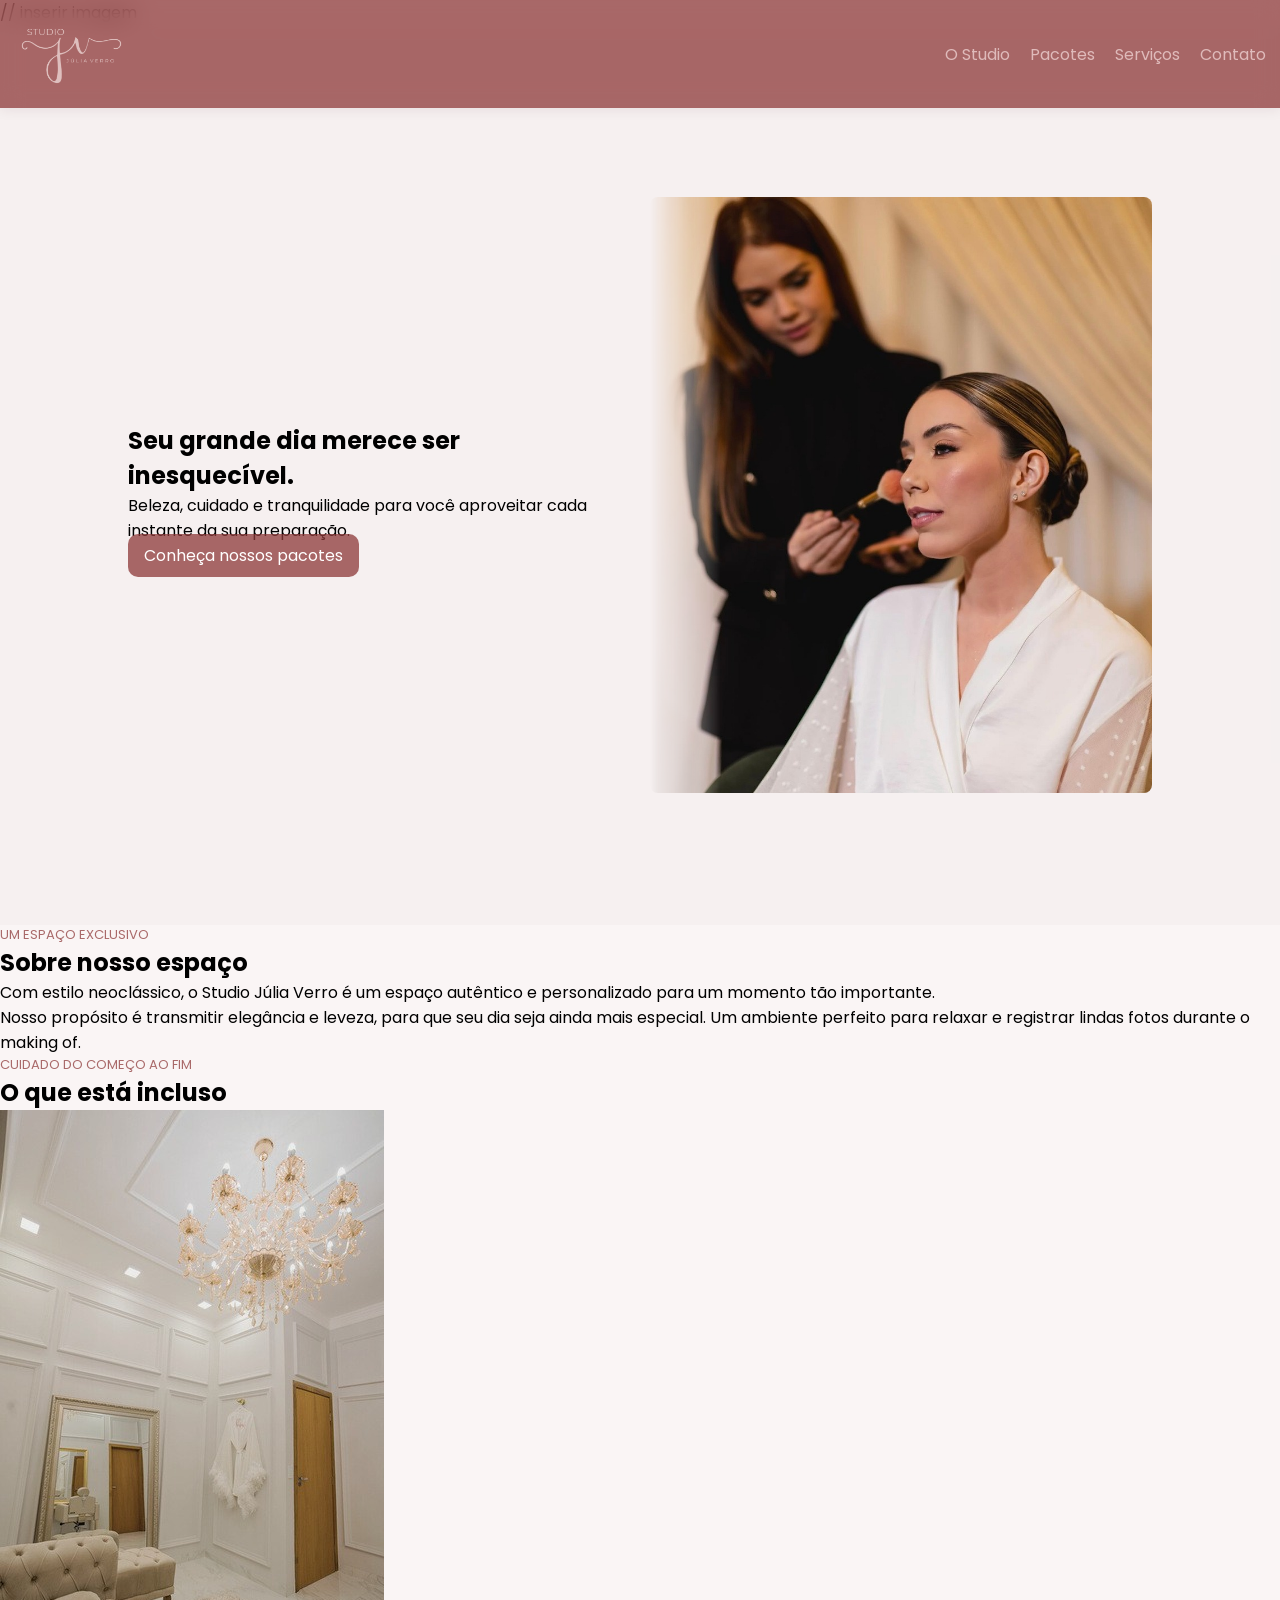
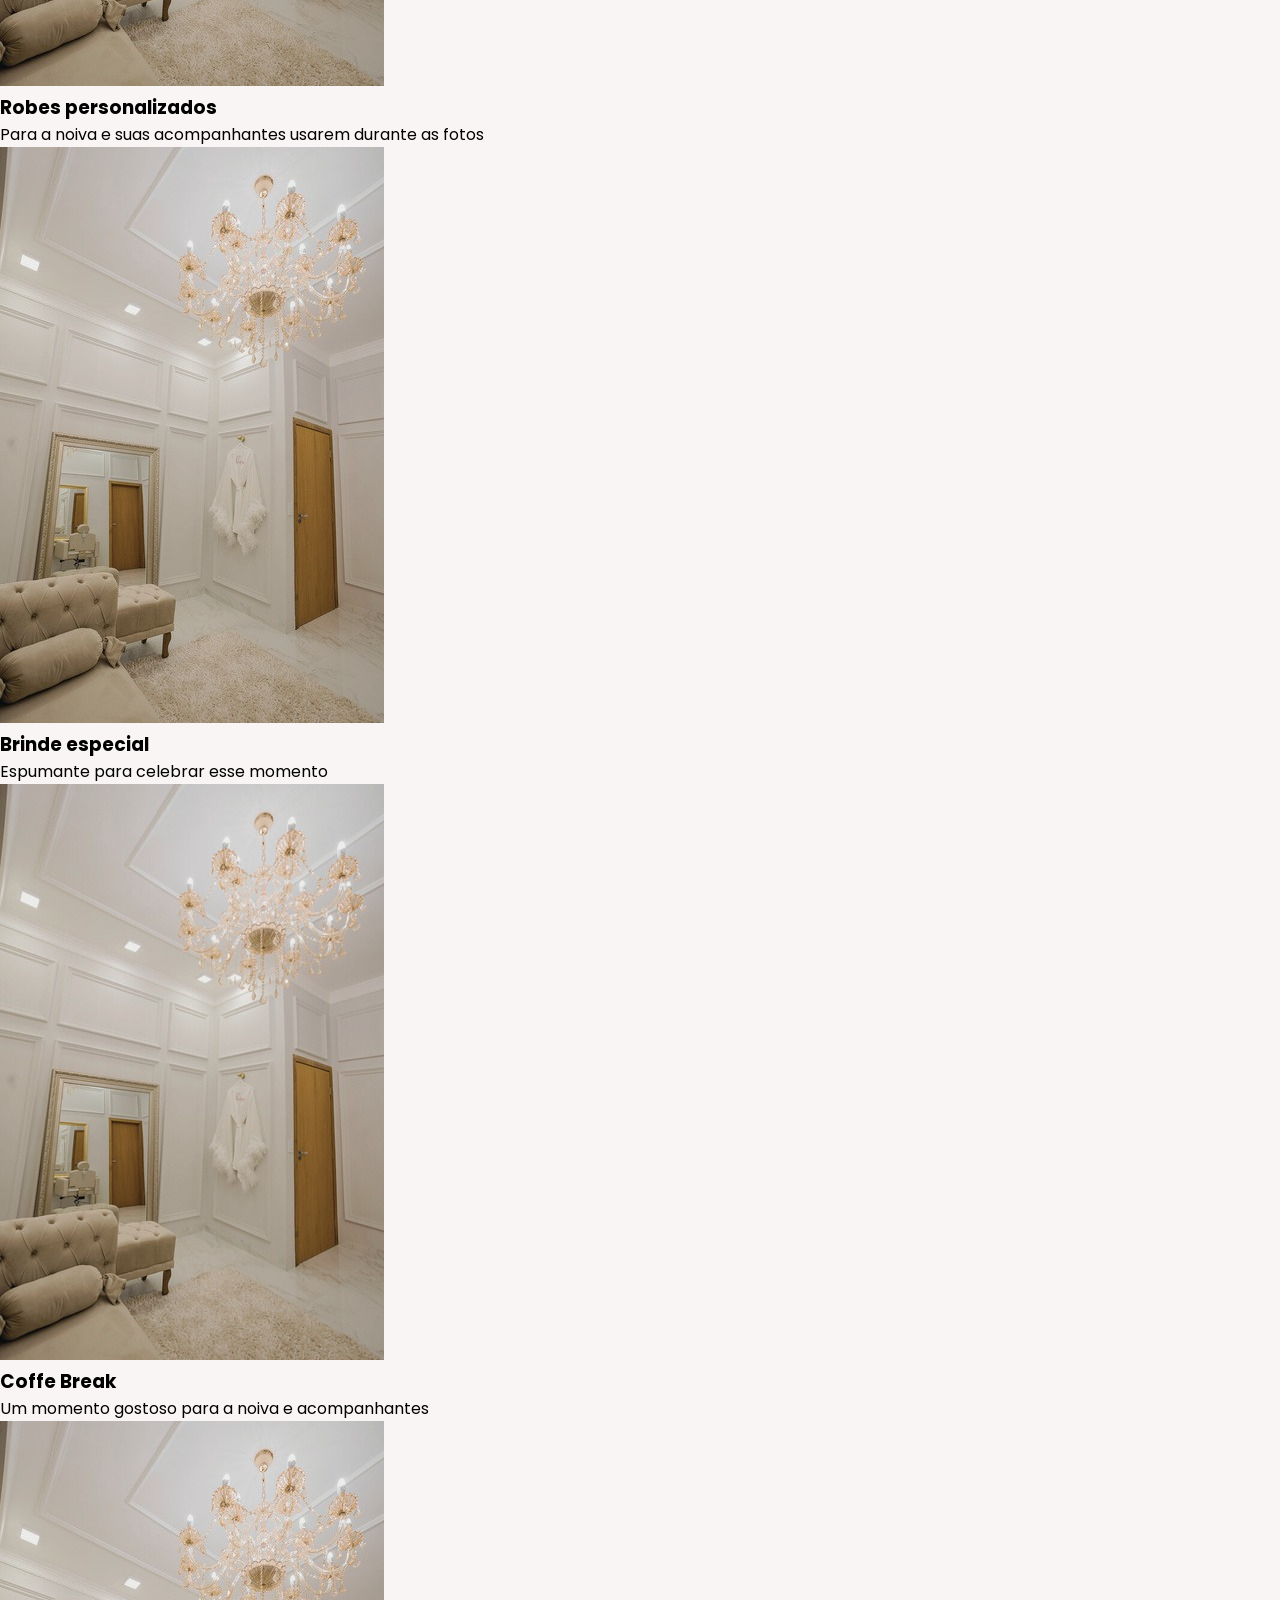
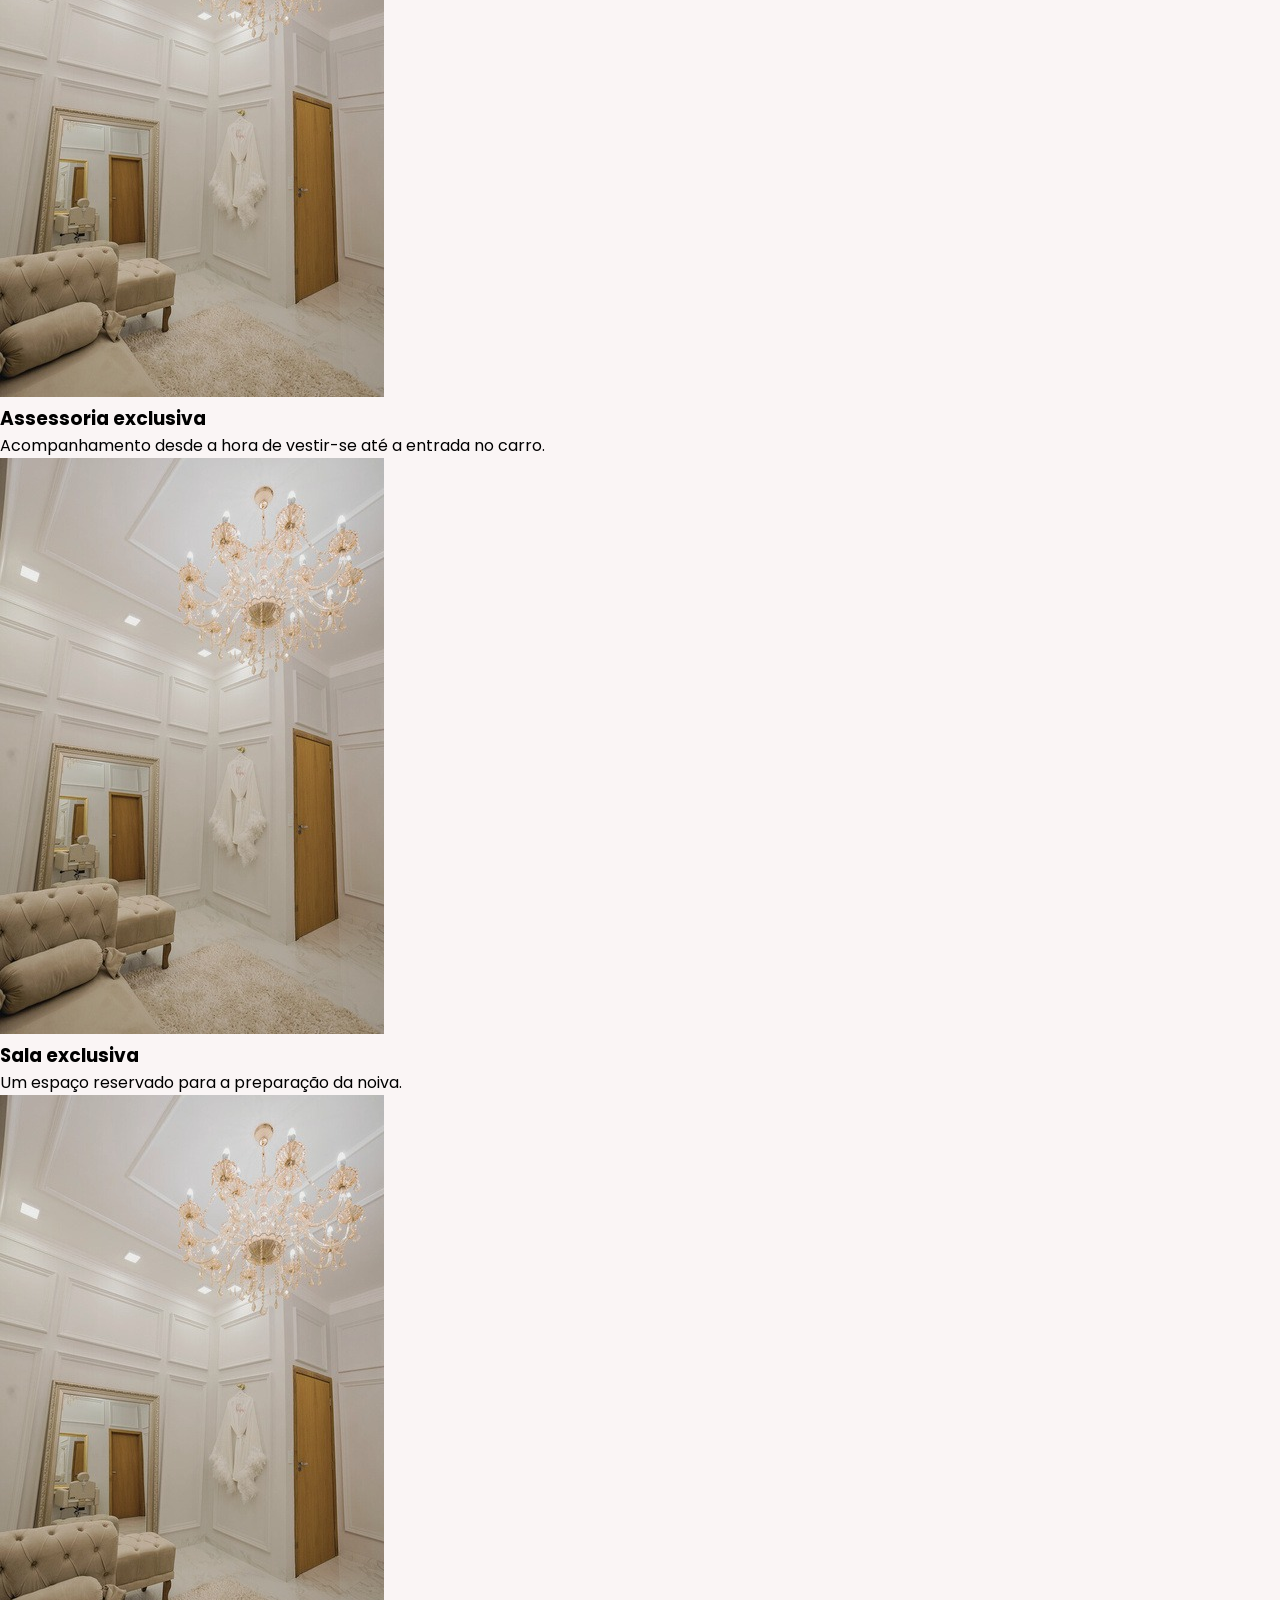
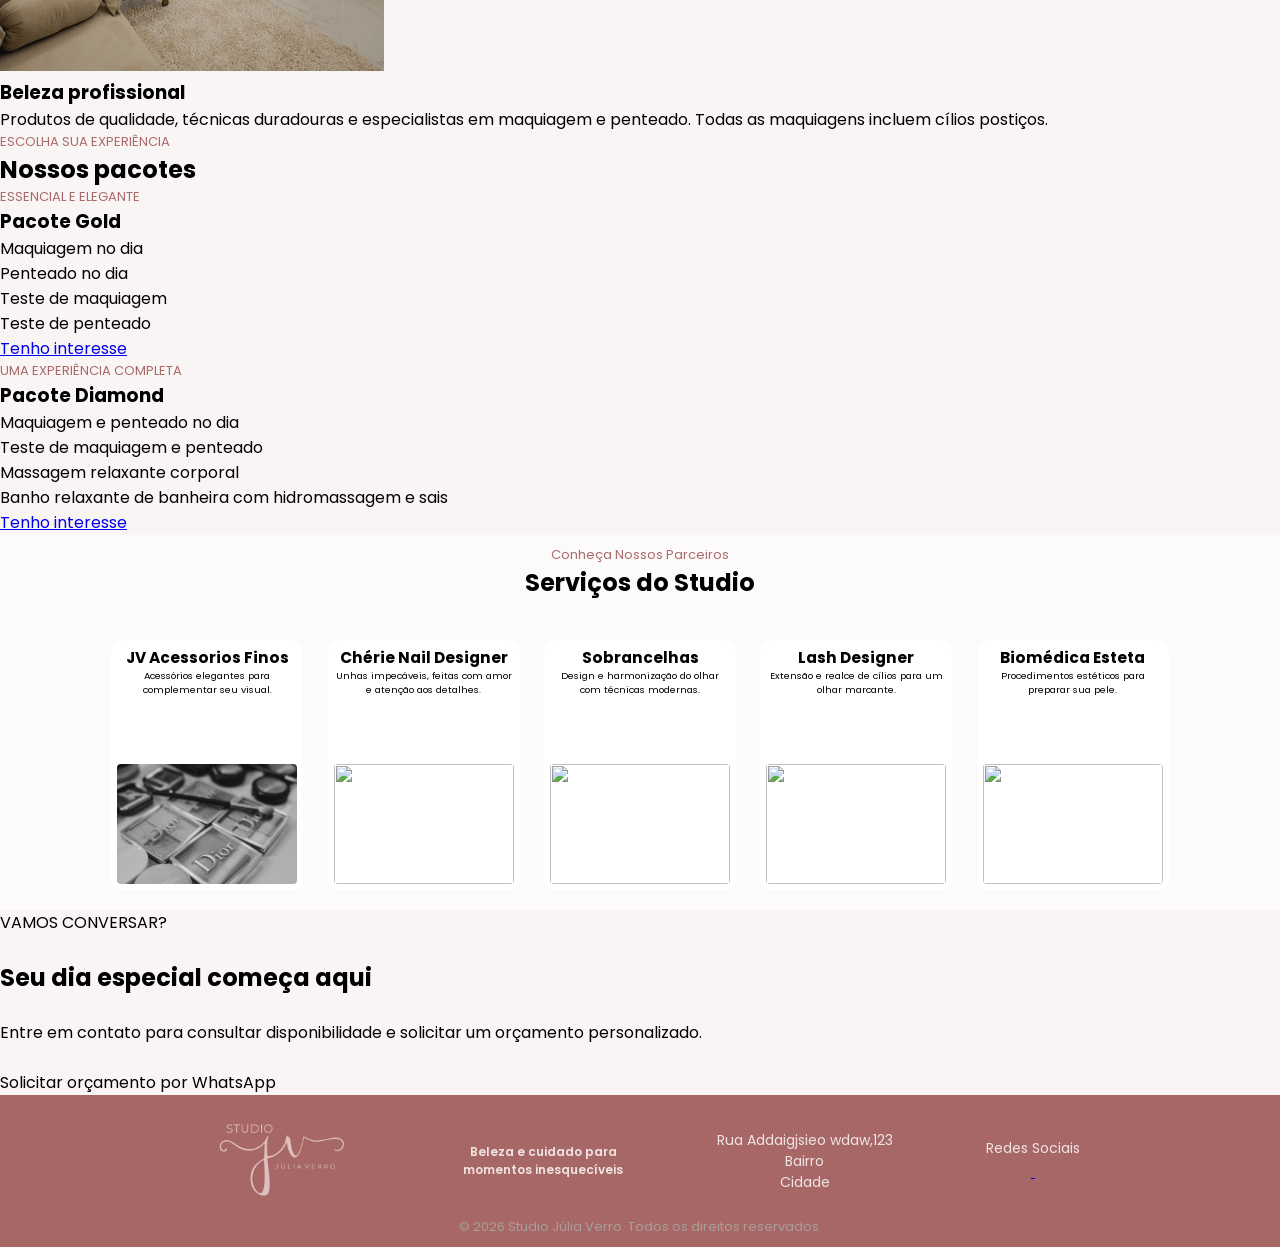
==== index.html @ 36b8be90 "atualizei o titulo do site e a foto de miniatura + html da seção 2 e coloque o sobretitulo como o me" ====
<!DOCTYPE html>
<html lang="pt-br">

<head>
	<meta charset="UTF-8">
	<meta name="viewport" content="width=device-width, initial-scale=1.0">
	<link rel="stylesheet" href="style.css">
	<title>Studio Julia Verro</title>
	<link rel="preconnect" href="https://fonts.googleapis.com">
	<link rel="preconnect" href="https://fonts.gstatic.com" crossorigin>
	<link
		href="https://fonts.googleapis.com/css2?family=Poppins:ital,wght@0,100;0,200;0,300;0,400;0,500;0,600;0,700;0,800;0,900;1,100;1,200;1,300;1,400;1,500;1,600;1,700;1,800;1,900&display=swap"
		rel="stylesheet">

	<link rel="shortcut icon" href="/Imagem/logomini.png" type="image/x-icon"> // inserir imagem
</head>

<body>
	<header>
		<img class="logo" src="Imagem/logo.png" width="120" height="80" alt="Logo Studio">
		<nav>
			<ul>
				<li><a href="#inicio">O Studio</a></li>
				<li><a href="#pacotes">Pacotes</a></li>
				<li><a href="#servicos">Serviços</a></li>
				<li><a href="#contato">Contato</a></li>
			</ul>
		</nav>

	</header>
	<!--SEÇÃO 1-->
	<section class="secao1" id="inicio">
		<div class="hero-titulo">
			<h1>Seu grande dia merece ser inesquecível.</h1>
			<p class="comentario">Beleza, cuidado e tranquilidade para você aproveitar cada instante da sua preparação.
			</p>
			<a href="#pacotes" class="botao-pacote">Conheça nossos pacotes</a>
		</div>
		<div class="secao1-foto">
			<img src="Imagem/foto1.jpeg">
		</div>
	</section>
	<!--SEÇÃO 2-->
	<section class="secao2" id="pacotes">
		<div>
			<p class="sobretitulo">UM ESPAÇO EXCLUSIVO</p>
			<h2>Sobre nosso espaço</h2>
			<div id="linha-centro"></div>
			<p class="texto-centro">Com estilo neoclássico, o Studio Júlia Verro é um espaço autêntico e personalizado
				para
				um momento tão
				importante.</p>
			<p class="texto centro">Nosso propósito é transmitir elegância e leveza, para que seu dia seja ainda mais
				especial. Um ambiente
				perfeito para relaxar e registrar lindas fotos durante o making of.</p>
		</div>
		</div>
		<div class="incluso-pacotes">
			<p class="sobretitulo">CUIDADO DO COMEÇO AO FIM</p>
			<h2>O que está incluso</h2>
			<div class="itens-inclusos">

				<div class="card-inclusao">
					<img src="Imagem/foto2.jpeg" alt="Robes personalizados">
					<h3>Robes personalizados</h3>
					<p>Para a noiva e suas acompanhantes usarem durante as fotos</p>
				</div>
				<div class="card-inclusao">
					<img src="Imagem/foto2.jpeg" alt="Brinde especial">
					<h3>Brinde especial</h3>
					<p>Espumante para celebrar esse momento</p>
				</div>
				<div class="card-inclusao">
					<img src="Imagem/foto2.jpeg" alt="Coffe Break">
					<h3>Coffe Break</h3>
					<p>Um momento gostoso para a noiva e acompanhantes</p>
				</div>
				<div class="card-inclusao">
					<img src="Imagem/foto2.jpeg" alt="Acessoria exclusiva na hora de vestir a noiva">
					<h3>Assessoria exclusiva</h3>
					<p>Acompanhamento desde a hora de vestir-se até a entrada no carro.</p>
				</div>
				<div class="card-inclusao">
					<img src="Imagem/foto2.jpeg" alt="Sala exclusiva para a noiva">
					<h3>Sala exclusiva</h3>
					<p>Um espaço reservado para a preparação da noiva.</p>
				</div>
				<div class="card-inclusao">
					<img src="Imagem/foto2.jpeg" alt="Beleza profissional">
					<h3>Beleza profissional</h3>
					<p>Produtos de qualidade, técnicas duradouras e especialistas em maquiagem e penteado.
						Todas as maquiagens incluem cílios postiços.</p>
				</div>

			</div>
		</div>
		<div class="secao-pacotes">
			<p class="sobretitulo">ESCOLHA SUA EXPERIÊNCIA</p>
			<h2>Nossos pacotes</h2>
			<div class="pacotes-cartoes">

				<div class="card-pacotes">
					<p class="sobretitulo">ESSENCIAL E ELEGANTE</p>
					<h3>Pacote Gold</h3>
					<ul class="pacotes-ul">
						<li>Maquiagem no dia</li>
						<li>Penteado no dia</li>
						<li>Teste de maquiagem</li>
						<li>Teste de penteado</li>
					</ul>
					<div class="tenho-interesse">
						<a href="https://wa.me/5517999999999?text=Olá!%20Tenho%20interesse%20no%20Pacote%20Gold"
							target="_blank" class="botao-interesse">Tenho interesse</a>
					</div>
				</div>

				<div class="card-pacotes">
					<p class="sobretitulo">UMA EXPERIÊNCIA COMPLETA</p>
					<h3>Pacote Diamond</h3>
					<ul class="pacotes-ul">
						<li>Maquiagem e penteado no dia</li>
						<li>Teste de maquiagem e penteado</li>
						<li>Massagem relaxante corporal</li>
						<li>Banho relaxante de banheira com hidromassagem e sais</li>
					</ul>
					<div class="tenho-interesse">
						<a href="https://wa.me/5517999999999?text=Olá!%20Tenho%20interesse%20no%20Pacote%20Gold"
							target="_blank" class="botao-interesse">Tenho interesse</a>
					</div>
				</div>
			</div>
		</div>
	</section>
	<!--seçao 3-->
	<section class="secao3" id="servicos">
		<div class="secao-servicos">
			<p class="sobretitulo">Conheça Nossos Parceiros</p>
			<h2>Serviços do Studio</h2>
			<div class="grade-servicos">
				<div class="cartao-servico">
					<h3>JV Acessorios Finos</h3>
					<p>Acessórios elegantes para complementar seu visual.</p>
					<img src="Imagem/produtos-qualidade.jpeg" alt="" class="img-cartao-servico">
				</div>
				<div class="cartao-servico">
					<h3>Chérie Nail Designer</h3>
					<p>Unhas impecáveis, feitas com amor e atenção aos detalhes.</p>
					<img src="" alt="" class="img-cartao-servico">
				</div>
				<div class="cartao-servico">
					<h3>Sobrancelhas</h3>
					<p>Design e harmonização do olhar com técnicas modernas.</p>
					<img src="" alt="" class="img-cartao-servico">
				</div>
				<div class="cartao-servico">
					<h3>Lash Designer</h3>
					<p>Extensão e realce de cílios para um olhar marcante.</p>
					<img src="" alt="" class="img-cartao-servico">
				</div>
				<div class="cartao-servico">
					<h3>Biomédica Esteta</h3>
					<p>Procedimentos estéticos para preparar sua pele.</p>
					<img src="" alt="" class="img-cartao-servico">
				</div>

			</div>

		</div>

	</section>
	<!--seçao 4-->
	<section class="5517997733366" id="contato">
		<div>
			<p>VAMOS CONVERSAR?</p>
			<br>
			<h1>Seu dia especial começa aqui</h1>
			<br>
			<p>Entre em contato para consultar disponibilidade e solicitar um orçamento personalizado.</p>
			<br>

			<p>Solicitar orçamento por WhatsApp</p>
		</div>

	</section>
	<!--seçao 5-->
	<footer class="rodape">
		<div class="rodape-conteudo">
			<div class="logo-img">
				<img class="logo-footer" src="Imagem/logo.png" alt="Logo Julia Verro" alt="Logo Studio">
			</div>
			<span class="logo-titulo">Beleza e cuidado para<br> momentos inesquecíveis </span>

			<div class="endereco">
				<p>Rua Addaigjsieo wdaw,123</p>
				<p>Bairro</p>
				<p>Cidade</p>
			</div>

			<div class="redes-sociais">
				<p class="titulo-redes">Redes Sociais</p>
				<a href="wa.me/5517">
					<img src="/Imagem/" alt="">
				</a>
				<a href="https://instagram.com/">
					<img src="/Imagem/" alt="">
				</a>
			</div>

			<!-- <a href="https://wa.me" target="_blank" class="botao-whatsapp">
				<button>Orçamentos pelo WhatsApp</button>
			</a> -->
		</div>
		<div class="rodape-direitos">
			<p>&copy; 2026 Studio Júlia
				Verro. Todos os direitos reservados.</p>
		</div>
	</footer>

</body>

</html>
---- style.css ----
* {
  margin: 0;
  padding: 0;
  box-sizing: border-box;
}

body {
  font-family: 'Poppins', sans-serif;
  background-color: rgba(223, 187, 187, 0.14);
  margin: 0;
  padding: 0;
  width: 100%;
  overflow-x: hidden;
}

header {
  position: fixed;
  /* Fixa o cabeçalho no topo da viewport, mantendo-o visível durante a rolagem */
  inset: 0 0 auto 0;
  /* Posiciona no topo (top: 0, right: 0, bottom: auto, left: 0), esticando de ponta a ponta na horizontal */
  z-index: 10;
  /* Define a ordem de empilhamento, garantindo que o cabeçalho fique acima de outros elementos da página */
  display: flex;
  /* Ativa o modelo de layout Flexbox para alinhar os elementos filhos */
  align-items: center;
  /* Alinha os itens verticalmente ao centro dentro do cabeçalho */
  justify-content: space-between;
  /* Distribui o espaço uniformemente, empurrando os itens para as extremidades */
  padding: 14px;
  /* Define o espaçamento interno: 14px em cima/baixo*/
  background: rgba(141, 57, 57, 0.75);
  /* Define a cor de fundo com um tom claro translúcido (opacidade de 75%) */
  -webkit-backdrop-filter: blur(12px) saturate(140%);
  /* Aplica desfoque e saturação no fundo para navegadores WebKit (Safari/iOS) */
  backdrop-filter: blur(12px) saturate(140%);
  /* Aplica desfoque de 12px e aumenta a saturação do que está por trás do elemento */
  box-shadow: 0 2px 12px rgba(63, 20, 41, 0.08);
  /* Adiciona uma sombra suave e difusa abaixo do cabeçalho */

  ul {
    list-style-type: none;
    /*tira as bolinhas do item*/
    display: flex;
    /*alinha os itens lado a lado*/
    gap: 20px;
    /*cria espaço entre os itens*/
    justify-content: flex-start;
    /* Alinha à esquerda */
    color: rgb(223, 187, 187);
  }

  ul li a {
    text-decoration: none;
    /* Remove o sublinhado */
    color: inherit;
    /* Faz o link herdar a cor do texto normal*/
  }
}

.sobretitulo{
  font-size: small;
    color: rgba(141, 57, 57, 0.75);
}

.logo {
  filter: brightness(0) saturate(100%) invert(83%) sepia(10%) saturate(464%) hue-rotate(314deg) brightness(96%) contrast(88%);
}

.secao1 {
  position: relative;
  min-height: 100svh;
  display: flex;
  align-items: center;
  justify-content: space-between;
  padding: 120px 10% 80px 10%;
  /* Usar % no lugar de 160px evita que quebre em telas menores */
  overflow: hidden;
  box-sizing: border-box;
  background-color: rgba(235, 230, 230, 0.31);
  gap: 20px;
}

.secao1 h1 {
  margin: 0;
}

/* Limita a largura da coluna de texto */
.hero-titulo {
  flex: 1;
  max-width: 550px;
}

/* Limita a largura da coluna da imagem */
.secao1-foto {
  flex: 1;
  max-width: 550px;
  /* Ajuste esse valor para deixar a foto maior ou menor */
  display: flex;
  justify-content: flex-end;
  position: relative;
  -webkit-mask-image: linear-gradient(to right, transparent 0%, #000 14%);
  mask-image: linear-gradient(to right, transparent 0%, #000 14%);
  animation: foto-surgir 1.2s ease-out both;
}

/* Aplica o ajuste de tamanho diretamente na imagem */
.secao1-foto img {
  width: 100%;
  max-height: 85vh;
  /* Impede que a foto fique mais alta que a tela */
  height: auto;
  object-fit: cover;
  /* Use 'contain' se não quiser cortar nenhuma borda da foto */
  border-radius: 8px;
  /* Opcional: suaviza os cantos */
  display: block;
}

a.botao-pacote {
  background-color: rgba(141, 57, 57, 0.75);
  margin-top: 10px;
  padding: 10px 16px;
  border-radius: 10px;
  text-decoration: none;
  color: white;
}

#servicos{
  background-color: rgba(255, 255, 255, 0.579);
  text-align: center;
  padding: 10px 0;
}

.grade-servicos{
  text-align: center;
  margin-top: 30px;
}

.cartao-servico{
  width: 15%;
  height: 250px;
  display: inline-flex;
  flex-direction: column;
  vertical-align: top;
  margin: 0.8%;
  padding: 5px;
  text-align: center;
  background-color: white;
  border: 1px solid white;
  border-radius: 10px;
  font-size: 0.82rem;

  p{
    font-size: 0.6rem;
  }
}

.img-cartao-servico{
  width: 100%;
  height: 120px;
  object-fit: cover;
  border-radius: 4px;
  margin-top: auto;
}
.rodape {
  background-color: rgba(141, 57, 57, 0.75);
  padding: 10px 200px;
  max-width: 100%;

  color: #f8f5f2e1;
}

.rodape-conteudo {
  display: flex;
  align-items: center;
  justify-content: space-between;
  text-align: center;
  gap: 50px;
}

.logo-img {
  padding: 0 10px;
}

.logo-titulo {
  font-size: 12px;
  font-weight: 600;
}

.logo-footer {
  width: 150px;
  height: auto;
  filter: brightness(0) saturate(100%) invert(83%) sepia(10%) saturate(464%) hue-rotate(314deg) brightness(96%) contrast(88%);
}

.endereco {
  font-size: 14px;
}

.titulo-redes {
font-size: 14px;
}

.rodape-direitos {
  /* padding: 15px; */
  font-size: 13px;
  color: #a89f96;
  text-align: center;
}
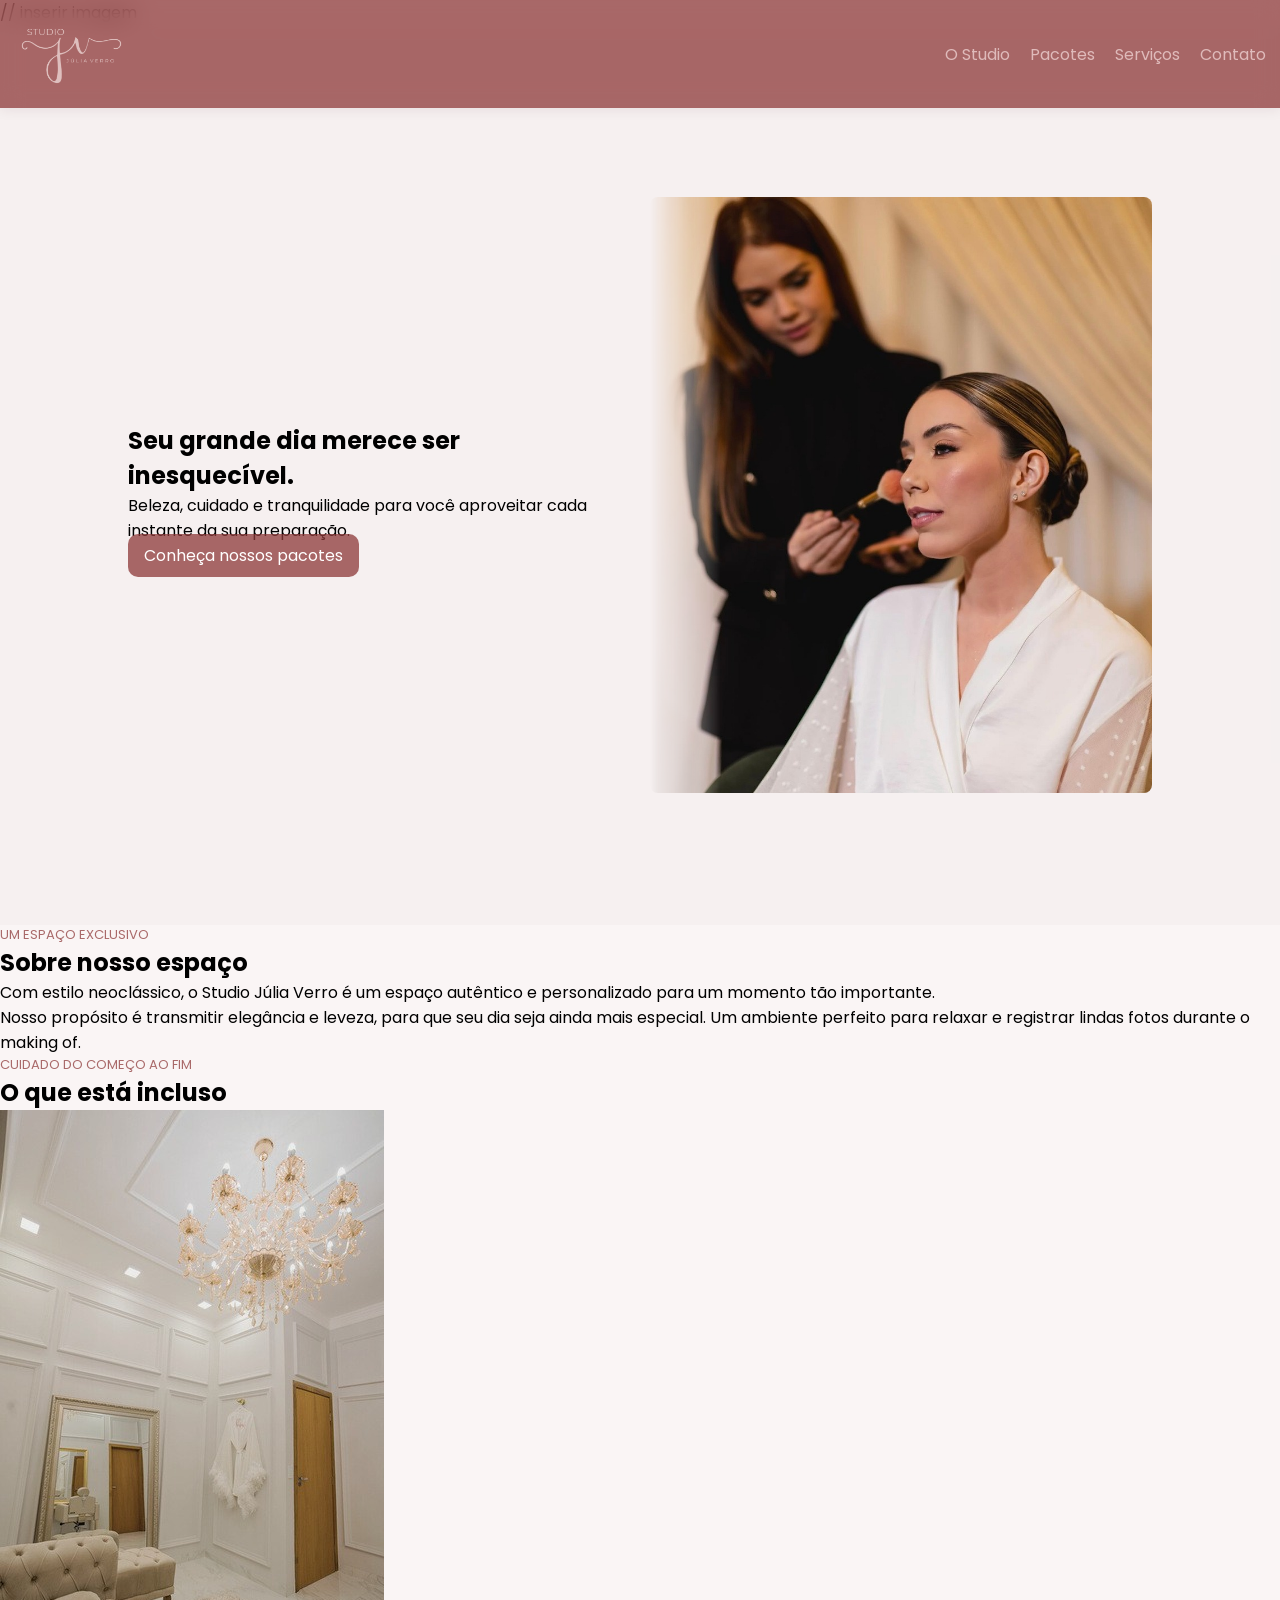
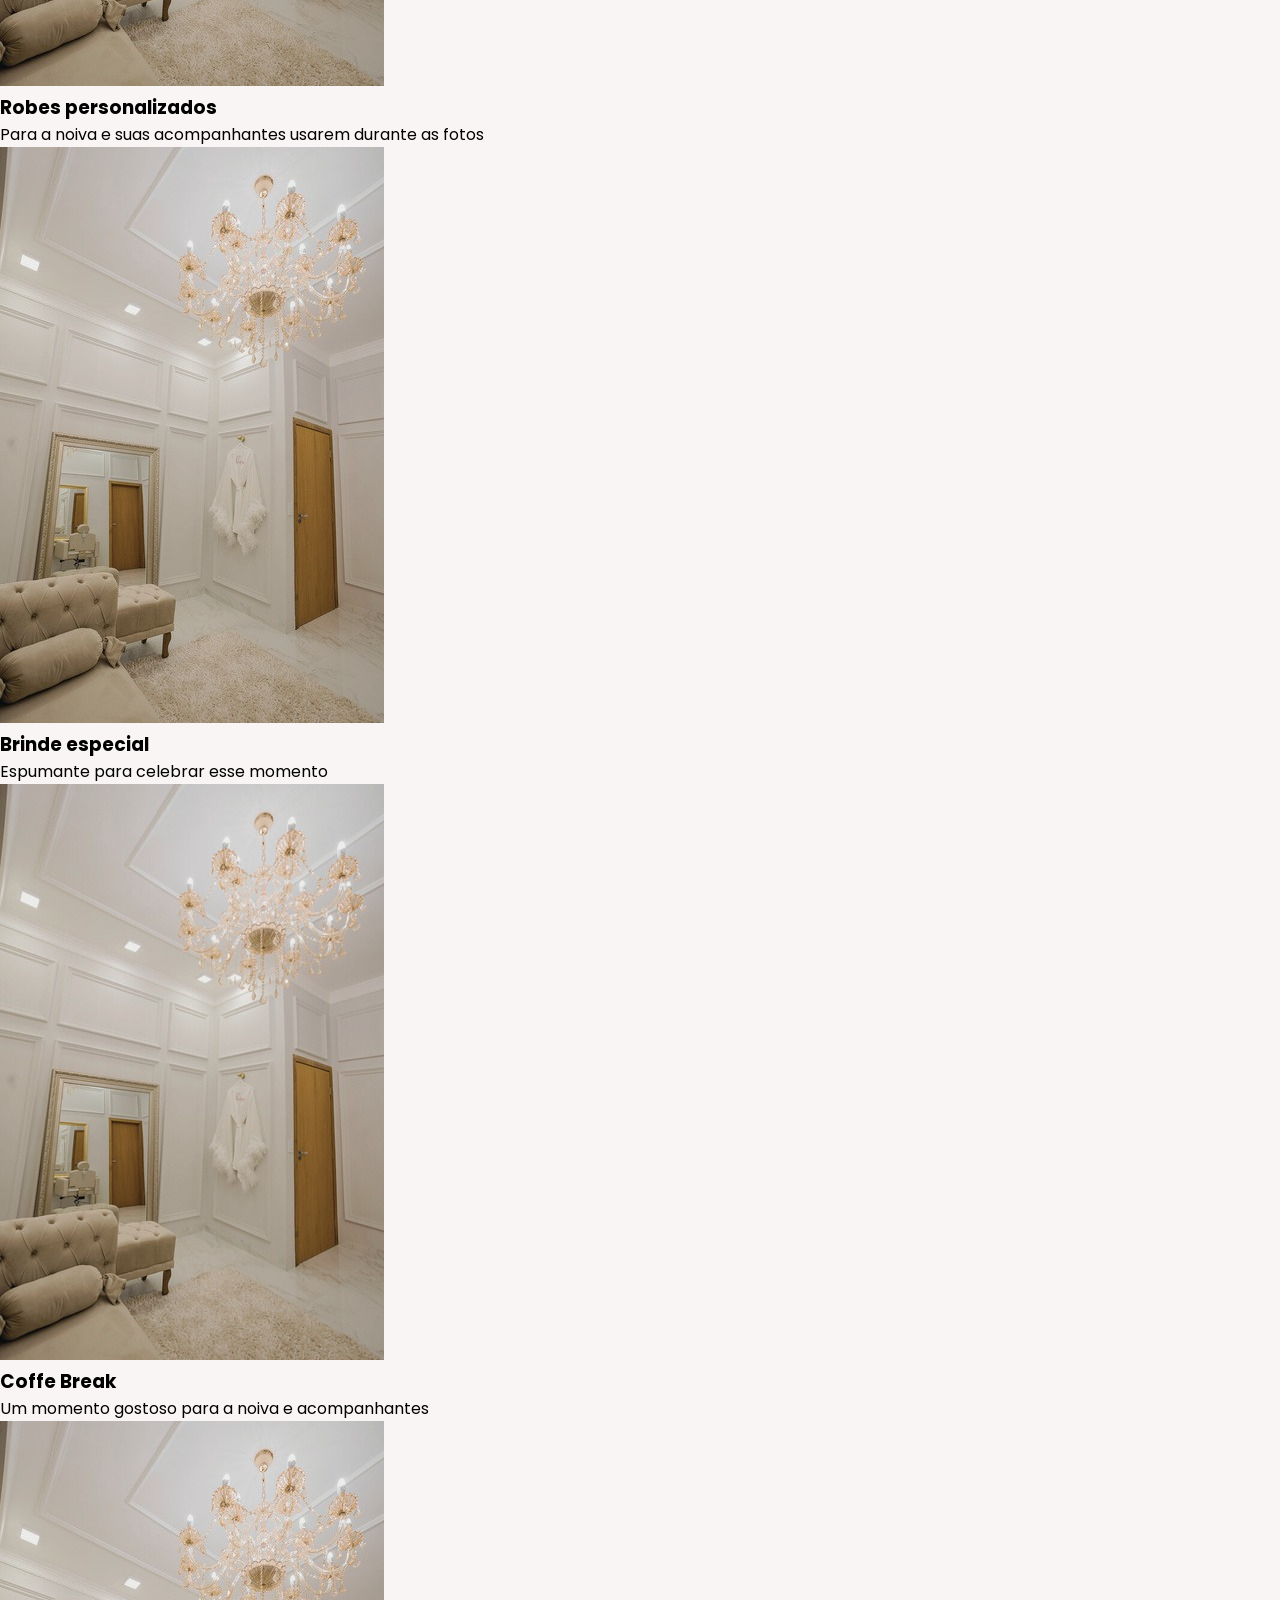
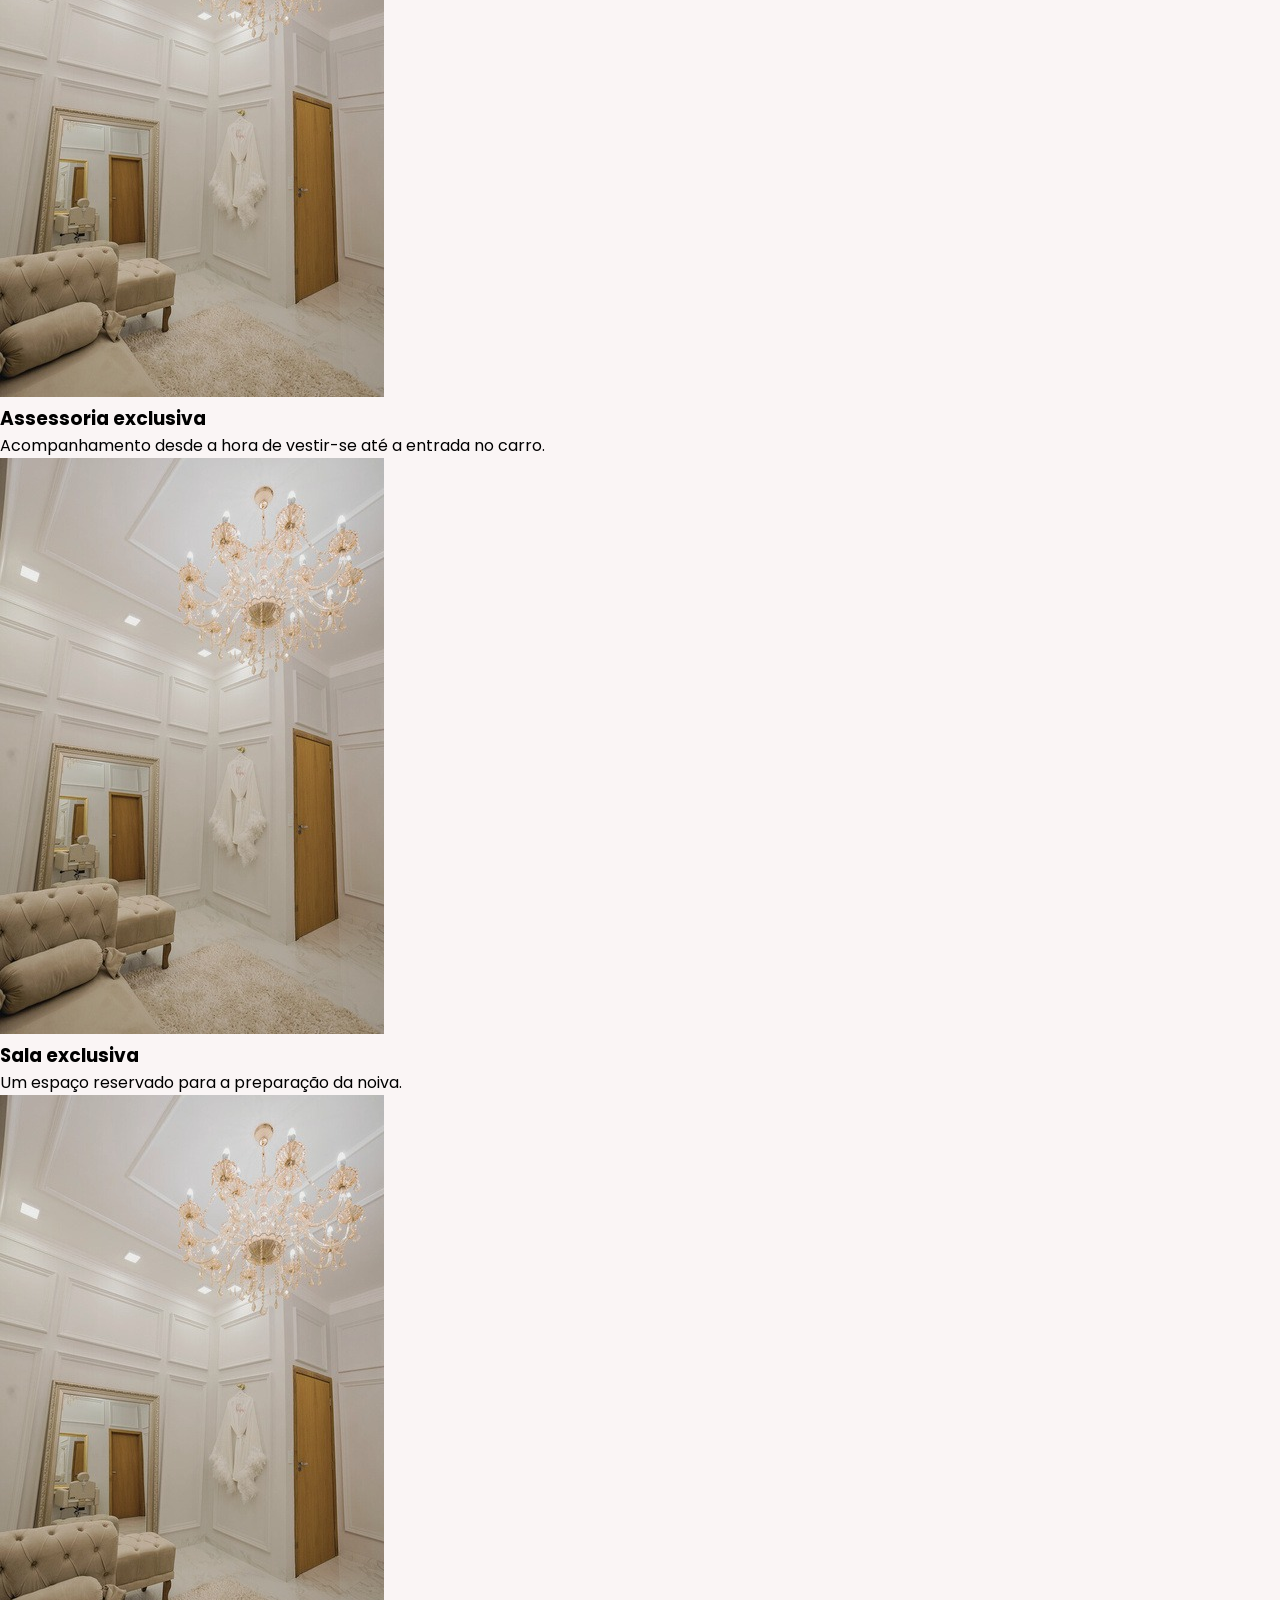
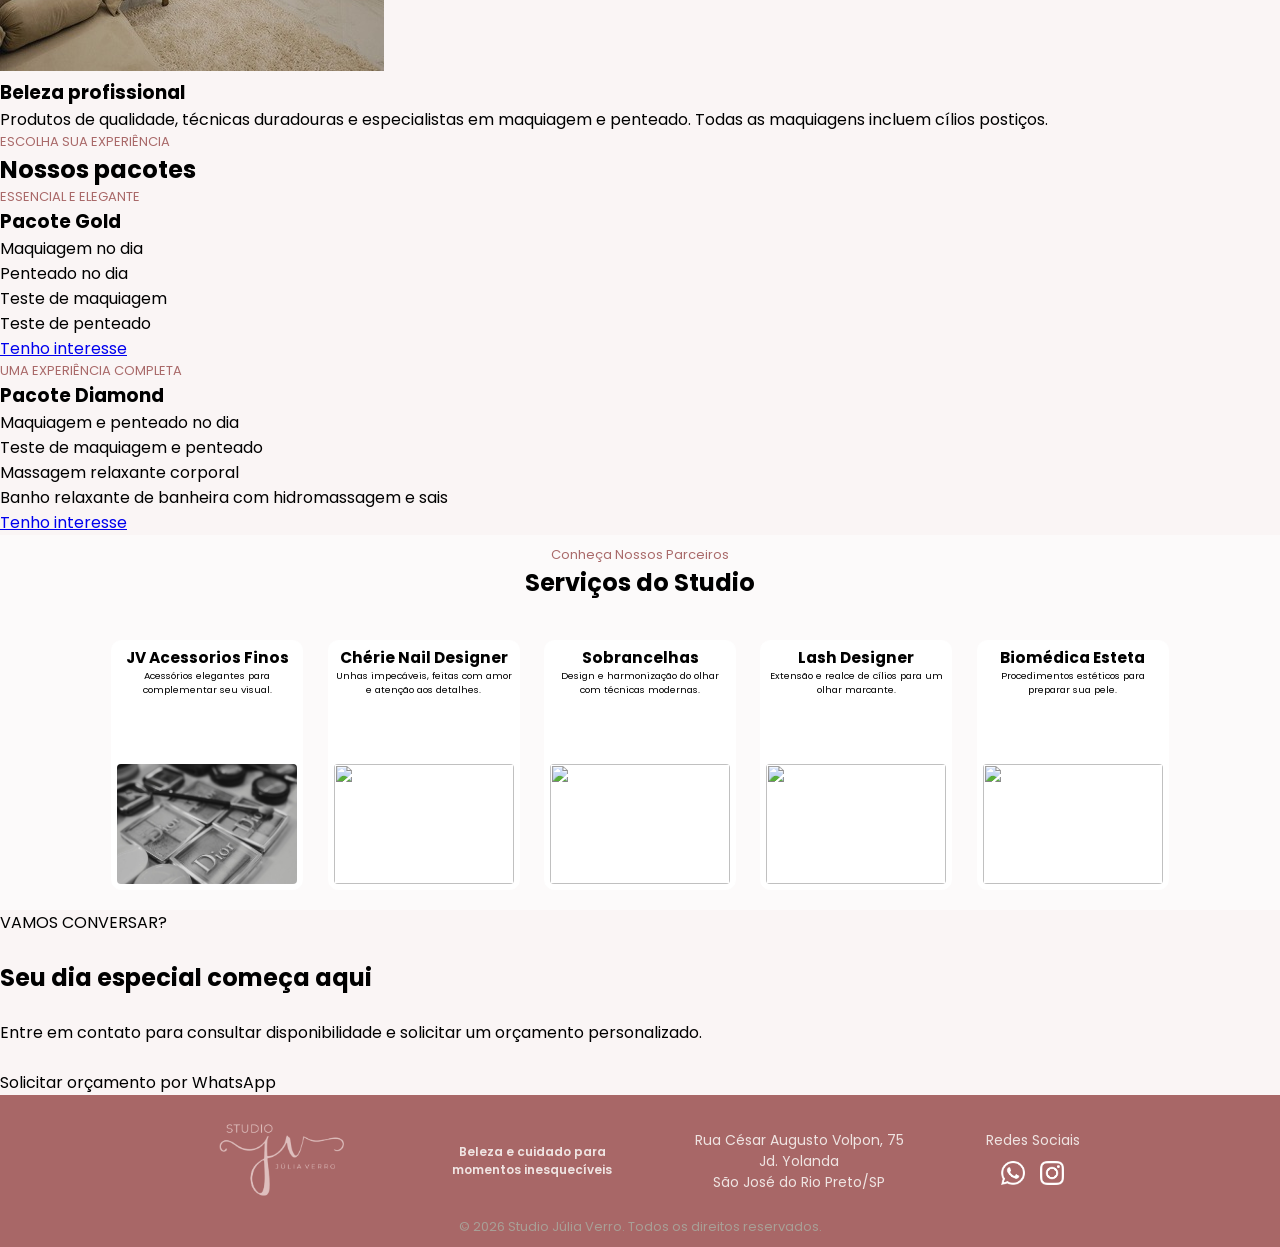
==== commit 756c1717: "atualizei rodapé" ====
--- a/index.html
+++ b/index.html
@@ -191,24 +191,24 @@
 			<span class="logo-titulo">Beleza e cuidado para<br> momentos inesquecíveis </span>
 
 			<div class="endereco">
-				<p>Rua Addaigjsieo wdaw,123</p>
-				<p>Bairro</p>
-				<p>Cidade</p>
+				<p>Rua César Augusto Volpon, 75</p>
+				<p>Jd. Yolanda</p>
+				<p>São José do Rio Preto/SP</p>
 			</div>
 
 			<div class="redes-sociais">
 				<p class="titulo-redes">Redes Sociais</p>
-				<a href="wa.me/5517">
-					<img src="/Imagem/" alt="">
-				</a>
-				<a href="https://instagram.com/">
-					<img src="/Imagem/" alt="">
-				</a>
-			</div>
-
-			<!-- <a href="https://wa.me" target="_blank" class="botao-whatsapp">
-				<button>Orçamentos pelo WhatsApp</button>
-			</a> -->
+				<div class="redes">
+					<a href="wa.me/5517997733366">
+						<img class="icones-redes" src="Imagem/logo.whatsapp.png" alt="">
+					</a>
+					<a href="https://instagram.com/">
+						<img class="icones-redes" src="Imagem/logo.instagram.png" alt="">
+					</a>
+				</div>
+			</div>
+
+
 		</div>
 		<div class="rodape-direitos">
 			<p>&copy; 2026 Studio Júlia
--- a/style.css
+++ b/style.css
@@ -2,10 +2,15 @@
   margin: 0;
   padding: 0;
   box-sizing: border-box;
-}
+
+}
+:root {
+  --font: 'Poppins', sans-serif;
+}
+
 
 body {
-  font-family: 'Poppins', sans-serif;
+  font-family: var(--font);
   background-color: rgba(223, 187, 187, 0.14);
   margin: 0;
   padding: 0;
@@ -57,9 +62,9 @@
   }
 }
 
-.sobretitulo{
+.sobretitulo {
   font-size: small;
-    color: rgba(141, 57, 57, 0.75);
+  color: rgba(141, 57, 57, 0.75);
 }
 
 .logo {
@@ -125,18 +130,18 @@
   color: white;
 }
 
-#servicos{
+#servicos {
   background-color: rgba(255, 255, 255, 0.579);
   text-align: center;
   padding: 10px 0;
 }
 
-.grade-servicos{
+.grade-servicos {
   text-align: center;
   margin-top: 30px;
 }
 
-.cartao-servico{
+.cartao-servico {
   width: 15%;
   height: 250px;
   display: inline-flex;
@@ -150,18 +155,19 @@
   border-radius: 10px;
   font-size: 0.82rem;
 
-  p{
+  p {
     font-size: 0.6rem;
   }
 }
 
-.img-cartao-servico{
+.img-cartao-servico {
   width: 100%;
   height: 120px;
   object-fit: cover;
   border-radius: 4px;
   margin-top: auto;
 }
+
 .rodape {
   background-color: rgba(141, 57, 57, 0.75);
   padding: 10px 200px;
@@ -198,7 +204,8 @@
 }
 
 .titulo-redes {
-font-size: 14px;
+  font-size: 14px;
+  color: var(--bruna);
 }
 
 .rodape-direitos {
@@ -206,4 +213,20 @@
   font-size: 13px;
   color: #a89f96;
   text-align: center;
+}
+
+.redes-sociais {
+  display: flex;
+  flex-direction: column;
+}
+
+.redes {
+  display: flex;
+  align-self: center;
+  gap: 15px;
+  padding-top: 10px;
+}
+
+.icones-redes {
+  width: 24px;
 }
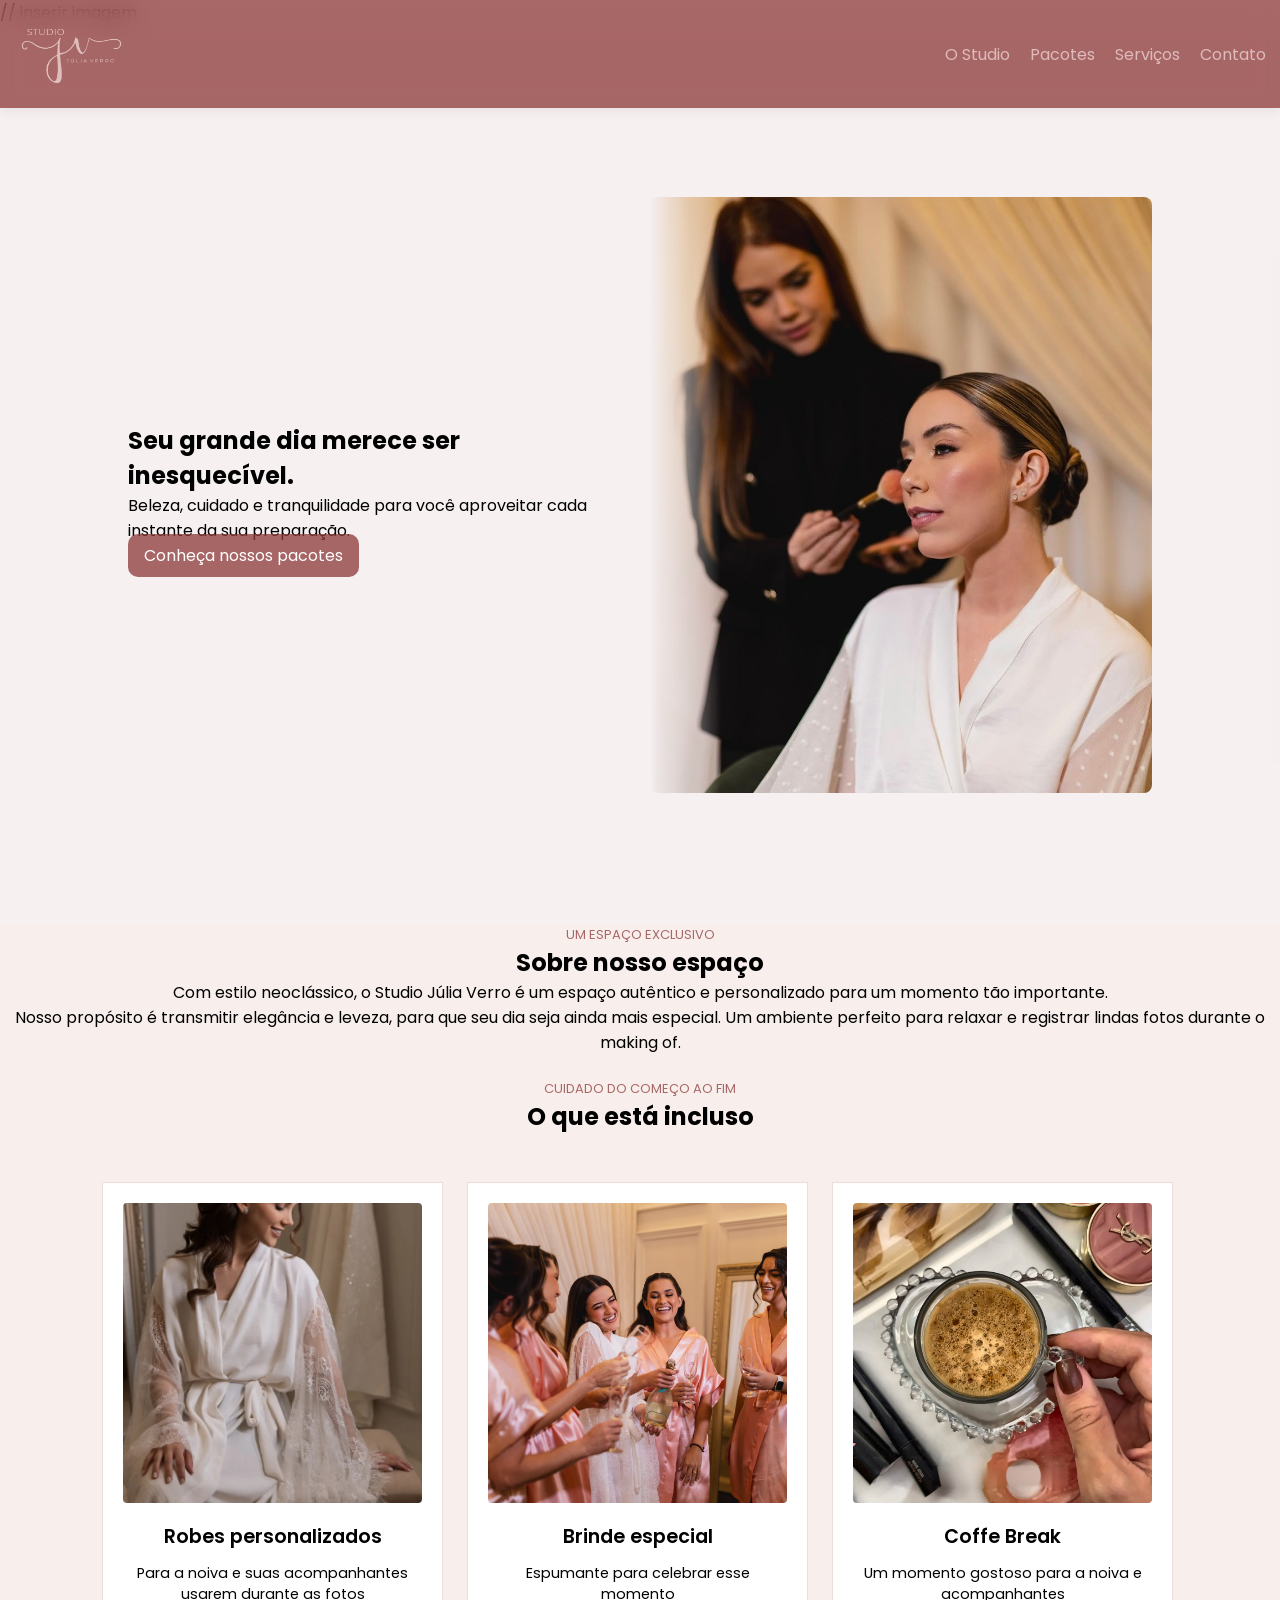
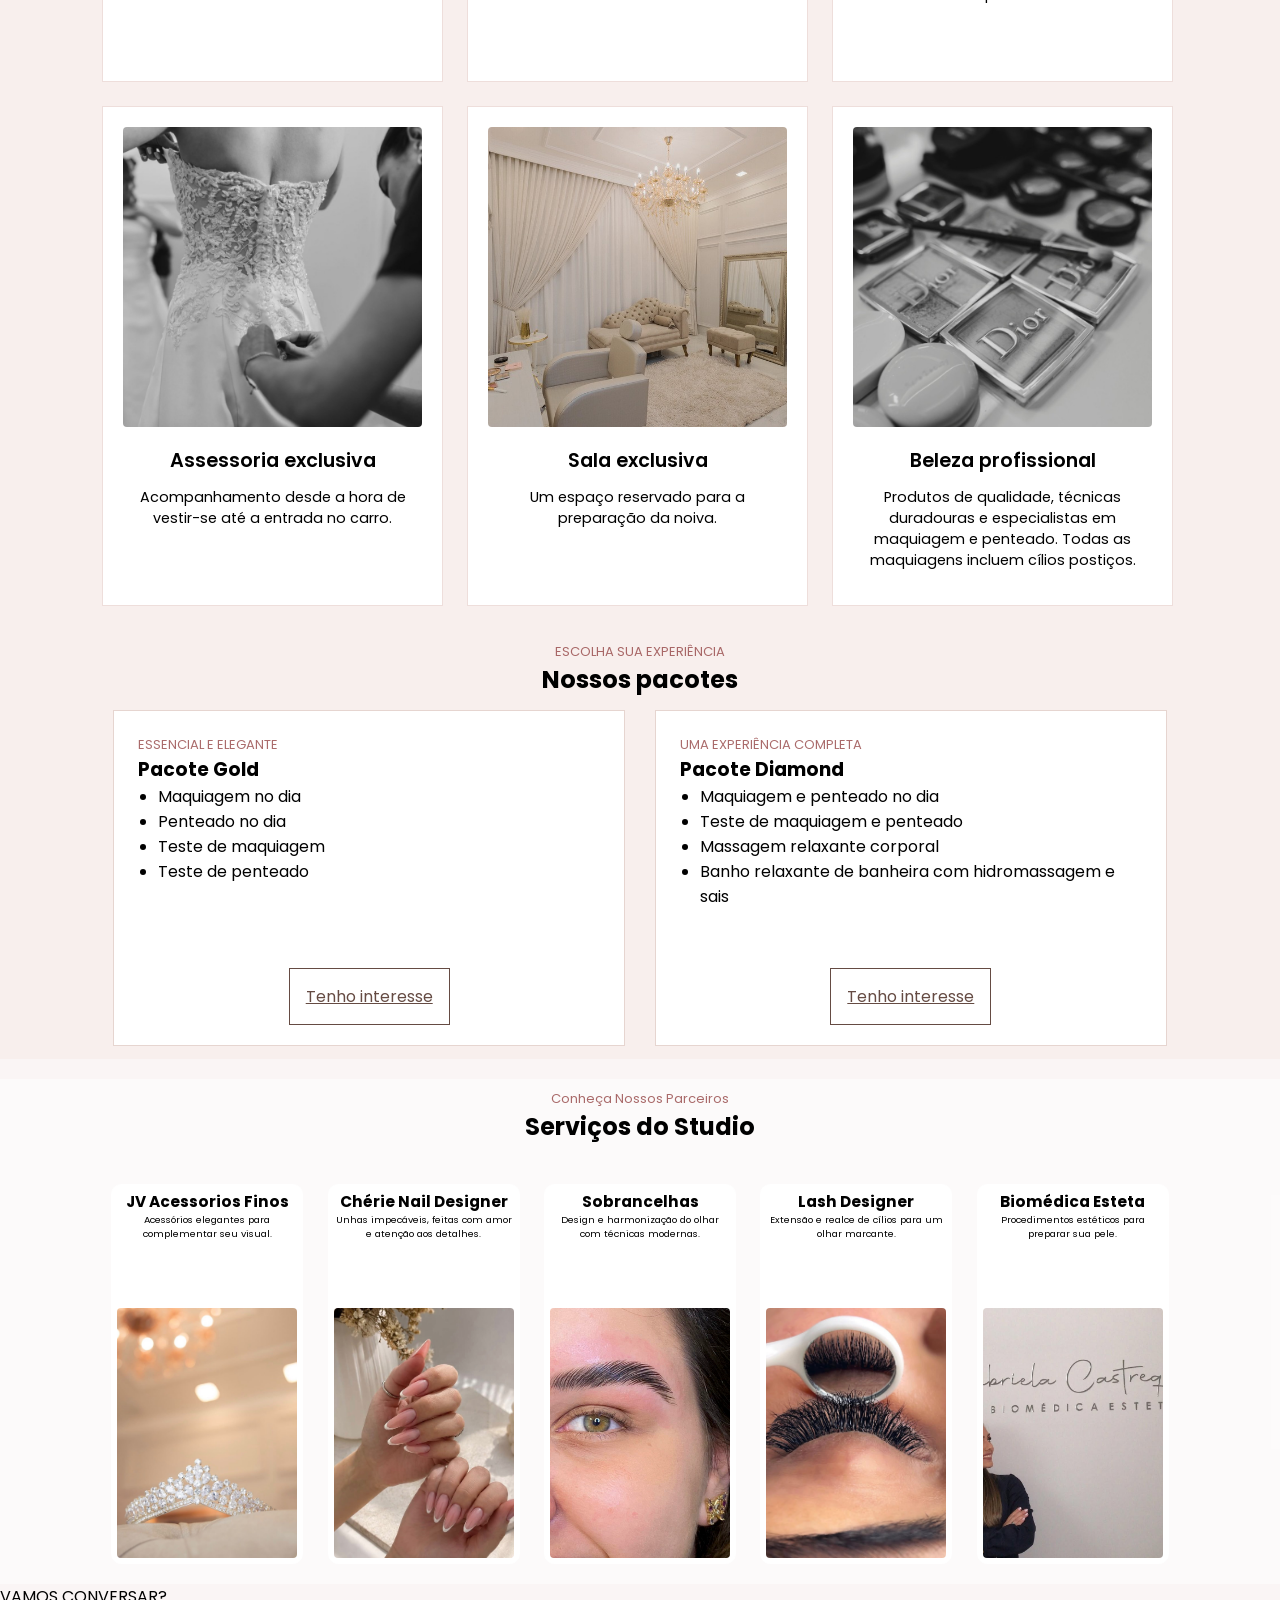
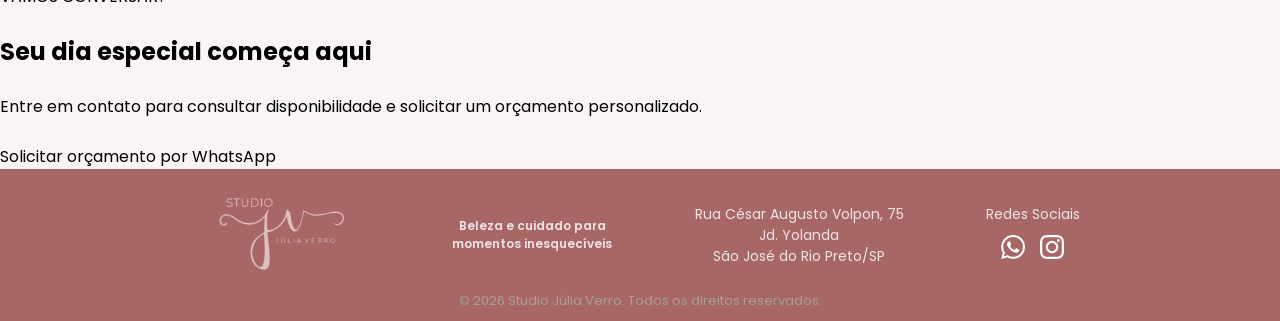
==== commit f7767458: "mudei as inclusões e pacotes, adicionei as imagens da parte da bruna e mudei as proporções pra ficar" ====
--- a/index.html
+++ b/index.html
@@ -41,18 +41,16 @@
 		</div>
 	</section>
 	<!--SEÇÃO 2-->
-	<section class="secao2" id="pacotes">
-		<div>
+	<section class="secao2" id="pacote">
+		<div class="pacotes">
 			<p class="sobretitulo">UM ESPAÇO EXCLUSIVO</p>
 			<h2>Sobre nosso espaço</h2>
-			<div id="linha-centro"></div>
+			<div class="linha-centro"></div>
 			<p class="texto-centro">Com estilo neoclássico, o Studio Júlia Verro é um espaço autêntico e personalizado
 				para
-				um momento tão
-				importante.</p>
+				um momento tão importante.</p>
 			<p class="texto centro">Nosso propósito é transmitir elegância e leveza, para que seu dia seja ainda mais
-				especial. Um ambiente
-				perfeito para relaxar e registrar lindas fotos durante o making of.</p>
+				especial. Um ambiente perfeito para relaxar e registrar lindas fotos durante o making of.</p>
 		</div>
 		</div>
 		<div class="incluso-pacotes">
@@ -61,32 +59,32 @@
 			<div class="itens-inclusos">
 
 				<div class="card-inclusao">
-					<img src="Imagem/foto2.jpeg" alt="Robes personalizados">
+					<img src="Imagem/robe-personalizado.jpg" alt="Robes personalizados">
 					<h3>Robes personalizados</h3>
 					<p>Para a noiva e suas acompanhantes usarem durante as fotos</p>
 				</div>
 				<div class="card-inclusao">
-					<img src="Imagem/foto2.jpeg" alt="Brinde especial">
+					<img src="Imagem/brinde.jpeg" alt="Brinde especial">
 					<h3>Brinde especial</h3>
 					<p>Espumante para celebrar esse momento</p>
 				</div>
 				<div class="card-inclusao">
-					<img src="Imagem/foto2.jpeg" alt="Coffe Break">
+					<img src="Imagem/coffe-break.jpg" alt="Coffe Break">
 					<h3>Coffe Break</h3>
 					<p>Um momento gostoso para a noiva e acompanhantes</p>
 				</div>
 				<div class="card-inclusao">
-					<img src="Imagem/foto2.jpeg" alt="Acessoria exclusiva na hora de vestir a noiva">
+					<img src="Imagem/acessoria.jpeg" alt="Acessoria exclusiva na hora de vestir a noiva">
 					<h3>Assessoria exclusiva</h3>
 					<p>Acompanhamento desde a hora de vestir-se até a entrada no carro.</p>
 				</div>
 				<div class="card-inclusao">
-					<img src="Imagem/foto2.jpeg" alt="Sala exclusiva para a noiva">
+					<img src="Imagem/espaco-noivas.jpeg" alt="Sala exclusiva para a noiva">
 					<h3>Sala exclusiva</h3>
 					<p>Um espaço reservado para a preparação da noiva.</p>
 				</div>
 				<div class="card-inclusao">
-					<img src="Imagem/foto2.jpeg" alt="Beleza profissional">
+					<img src="Imagem/produtos-qualidade.jpeg" alt="Beleza profissional">
 					<h3>Beleza profissional</h3>
 					<p>Produtos de qualidade, técnicas duradouras e especialistas em maquiagem e penteado.
 						Todas as maquiagens incluem cílios postiços.</p>
@@ -102,7 +100,7 @@
 				<div class="card-pacotes">
 					<p class="sobretitulo">ESSENCIAL E ELEGANTE</p>
 					<h3>Pacote Gold</h3>
-					<ul class="pacotes-ul">
+					<ul>
 						<li>Maquiagem no dia</li>
 						<li>Penteado no dia</li>
 						<li>Teste de maquiagem</li>
@@ -117,7 +115,7 @@
 				<div class="card-pacotes">
 					<p class="sobretitulo">UMA EXPERIÊNCIA COMPLETA</p>
 					<h3>Pacote Diamond</h3>
-					<ul class="pacotes-ul">
+					<ul class="ul-pacotes">
 						<li>Maquiagem e penteado no dia</li>
 						<li>Teste de maquiagem e penteado</li>
 						<li>Massagem relaxante corporal</li>
@@ -140,27 +138,27 @@
 				<div class="cartao-servico">
 					<h3>JV Acessorios Finos</h3>
 					<p>Acessórios elegantes para complementar seu visual.</p>
-					<img src="Imagem/produtos-qualidade.jpeg" alt="" class="img-cartao-servico">
+					<img src="Imagem/jv-acessorios.jpeg" alt="" class="img-cartao-servico">
 				</div>
 				<div class="cartao-servico">
 					<h3>Chérie Nail Designer</h3>
 					<p>Unhas impecáveis, feitas com amor e atenção aos detalhes.</p>
-					<img src="" alt="" class="img-cartao-servico">
+					<img src="Imagem/nail-designer.jpeg" alt="nail designer" class="img-cartao-servico">
 				</div>
 				<div class="cartao-servico">
 					<h3>Sobrancelhas</h3>
 					<p>Design e harmonização do olhar com técnicas modernas.</p>
-					<img src="" alt="" class="img-cartao-servico">
+					<img src="Imagem/sobrancelhas.jpeg" alt="sobrancelhas feitas" class="img-cartao-servico">
 				</div>
 				<div class="cartao-servico">
 					<h3>Lash Designer</h3>
 					<p>Extensão e realce de cílios para um olhar marcante.</p>
-					<img src="" alt="" class="img-cartao-servico">
+					<img src="Imagem/lash-designer.jpeg" alt="lash designer" class="img-cartao-servico">
 				</div>
 				<div class="cartao-servico">
 					<h3>Biomédica Esteta</h3>
 					<p>Procedimentos estéticos para preparar sua pele.</p>
-					<img src="" alt="" class="img-cartao-servico">
+					<img src="Imagem/gabriela-biomedica.jpeg" alt="Gabriela Castrequini Biomédica Esteta " class="img-cartao-servico">
 				</div>
 
 			</div>
--- a/style.css
+++ b/style.css
@@ -4,6 +4,7 @@
   box-sizing: border-box;
 
 }
+
 :root {
   --font: 'Poppins', sans-serif;
 }
@@ -130,6 +131,100 @@
   color: white;
 }
 
+/* seção 2 */
+.secao2 {
+  text-align: center;
+  justify-content: center;
+  background-color: #f8efed;
+}
+
+.incluso-pacotes {
+  margin: 24px;
+}
+
+.itens-inclusos {
+  max-width: 1100px;
+  margin: 36px auto 0;
+  overflow: hidden;
+  /*checar depois o que faz e se precisa mesmo*/
+}
+
+.card-inclusao {
+  width: 31%;
+  height: 500px;
+  float: left;
+  margin: 1.1%;
+  padding: 20px;
+  background-color: #ffffff;
+  border: 1px solid #eededb;
+  text-align: center;
+
+  img {
+    width: 100%;
+    height: 300px;
+    object-fit: cover;
+    margin-bottom: 8px;
+    border-radius: 4px;
+  }
+
+  h3 {
+    font-size: 1.2rem;
+    font-weight: 600;
+    margin: 4px 0;
+  }
+
+  p {
+    margin: 0;
+    font-size: 0.9rem;
+    margin-top: 12px;
+  }
+
+}
+
+/* seção - pacotes*/
+.secao-pacotes {
+  margin: 20px auto;
+
+}
+
+.card-pacotes {
+  padding: 24px;
+  width: 40%;
+  display: inline-block;
+  vertical-align: top;
+  margin: 1%;
+  background-color: #ffffff;
+  border: 1px solid #e6d5d0;
+  text-align: left;
+
+  ul {
+    padding-left: 20px;
+    height: 180px;
+    gap: 20px;
+  }
+
+  .tenho-interesse {
+    text-align: center;
+    margin: 20px 0 12px 0;
+  }
+
+  .botao-interesse {
+    background-color: white;
+    padding: 16px;
+    color: #654b43;
+    border: 1px solid #654b43;
+    transition: all 0.3s;
+
+    &:hover {
+      background-color: #654b43;
+      color: #ffffff;
+    }
+  }
+
+
+}
+
+
 #servicos {
   background-color: rgba(255, 255, 255, 0.579);
   text-align: center;
@@ -143,7 +238,7 @@
 
 .cartao-servico {
   width: 15%;
-  height: 250px;
+  height: 380px;
   display: inline-flex;
   flex-direction: column;
   vertical-align: top;
@@ -162,7 +257,7 @@
 
 .img-cartao-servico {
   width: 100%;
-  height: 120px;
+  height: 250px;
   object-fit: cover;
   border-radius: 4px;
   margin-top: auto;
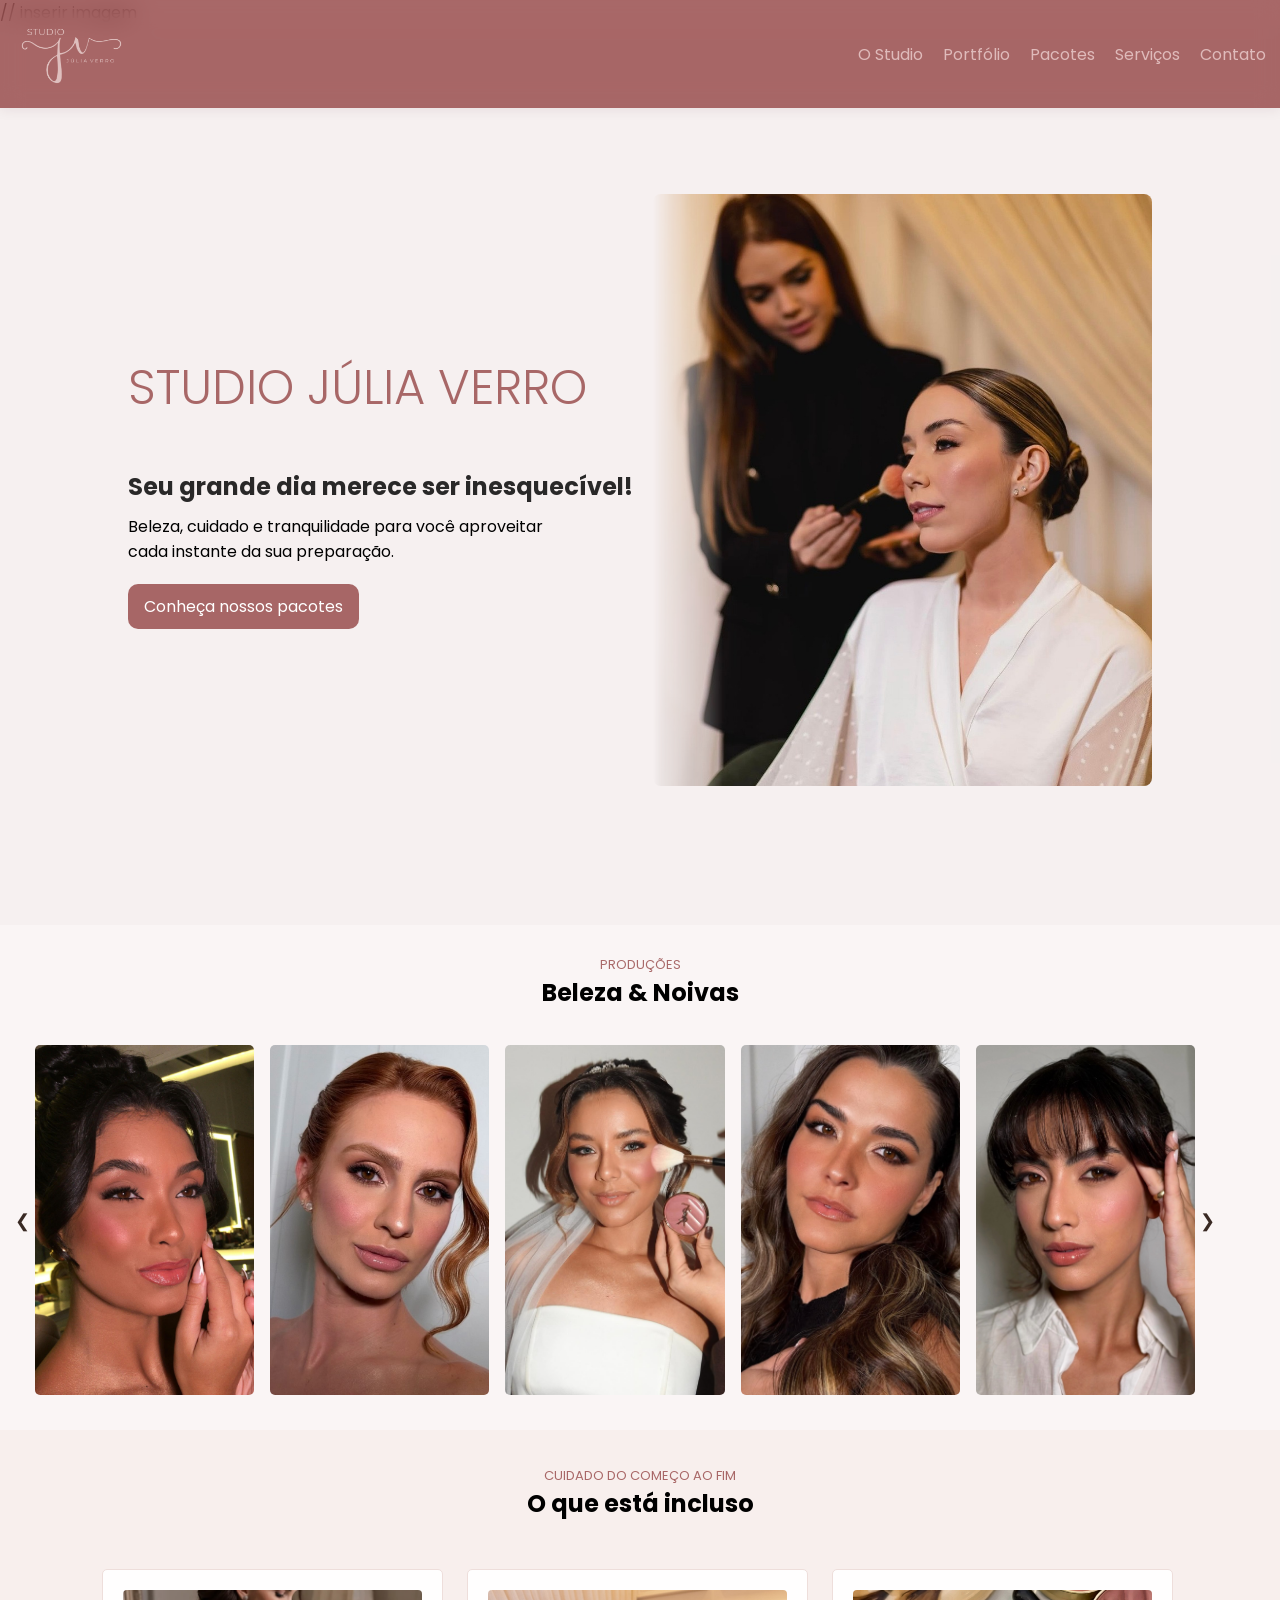
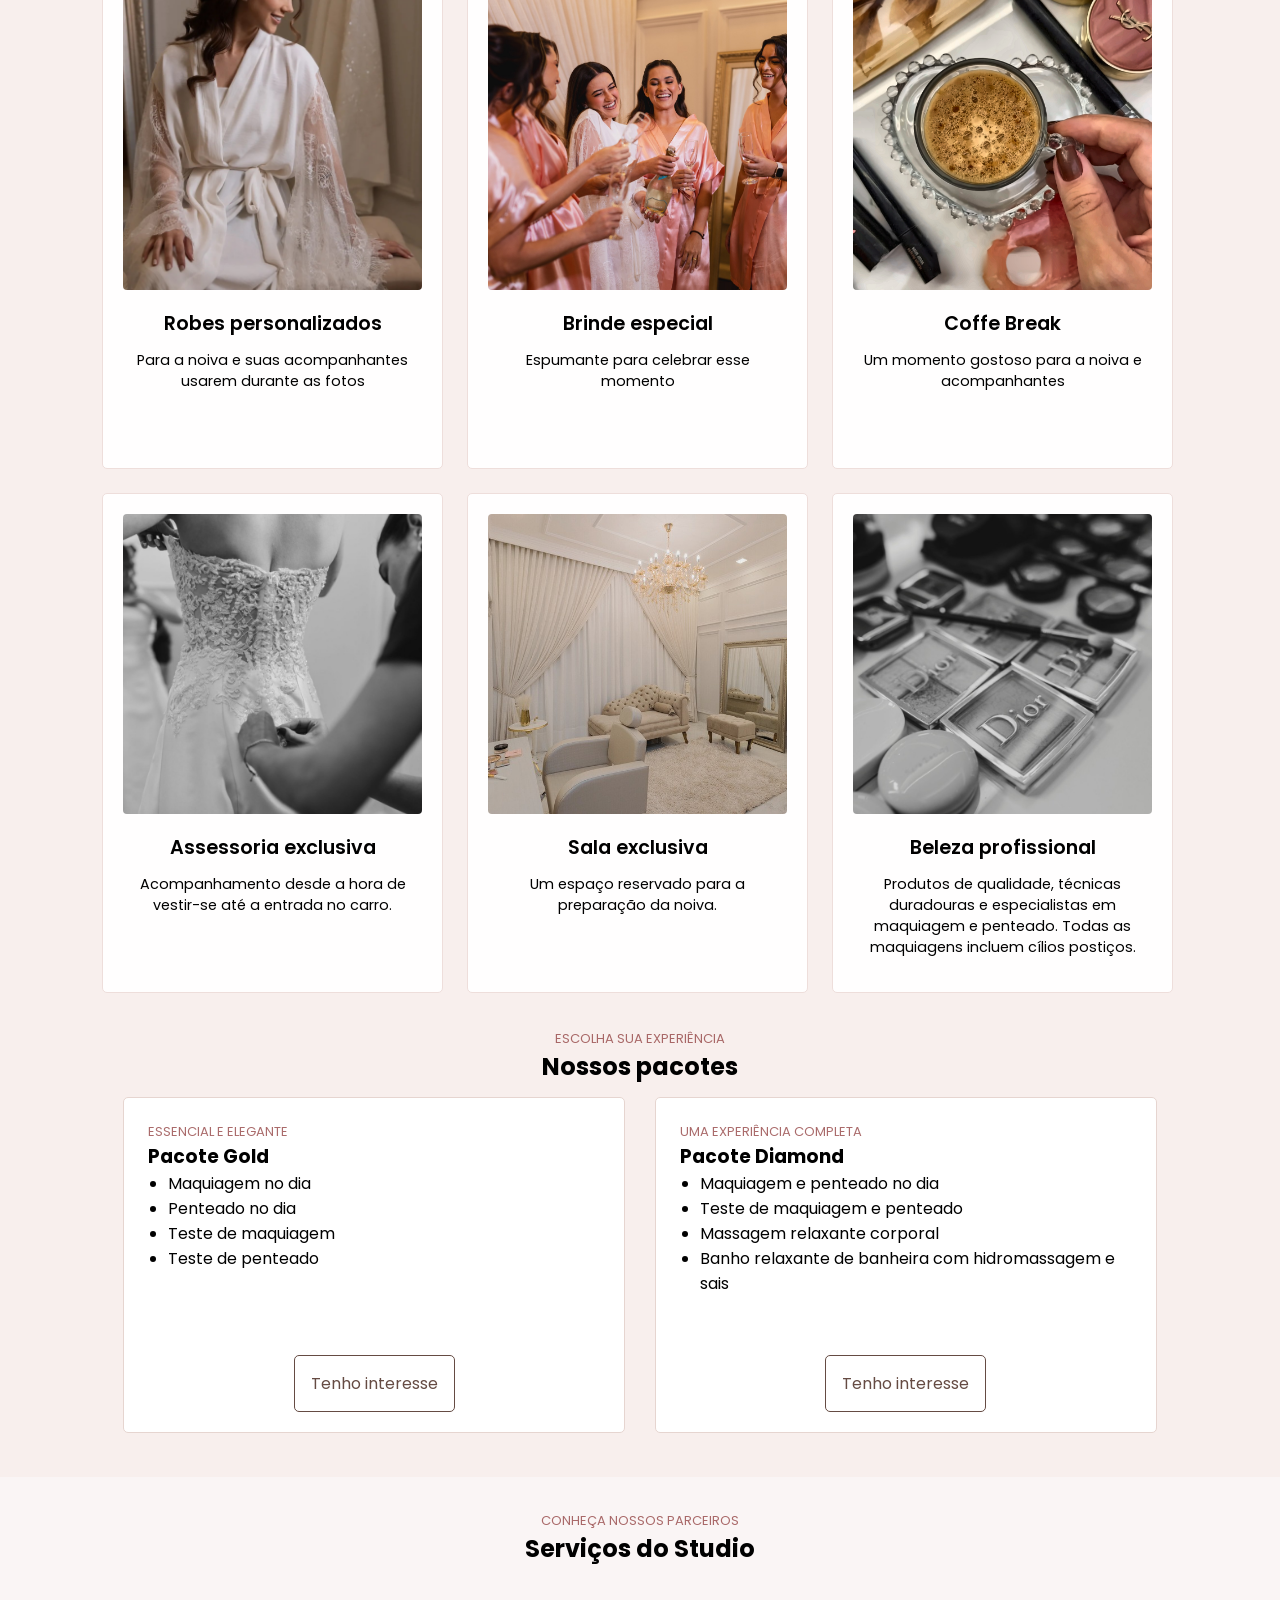
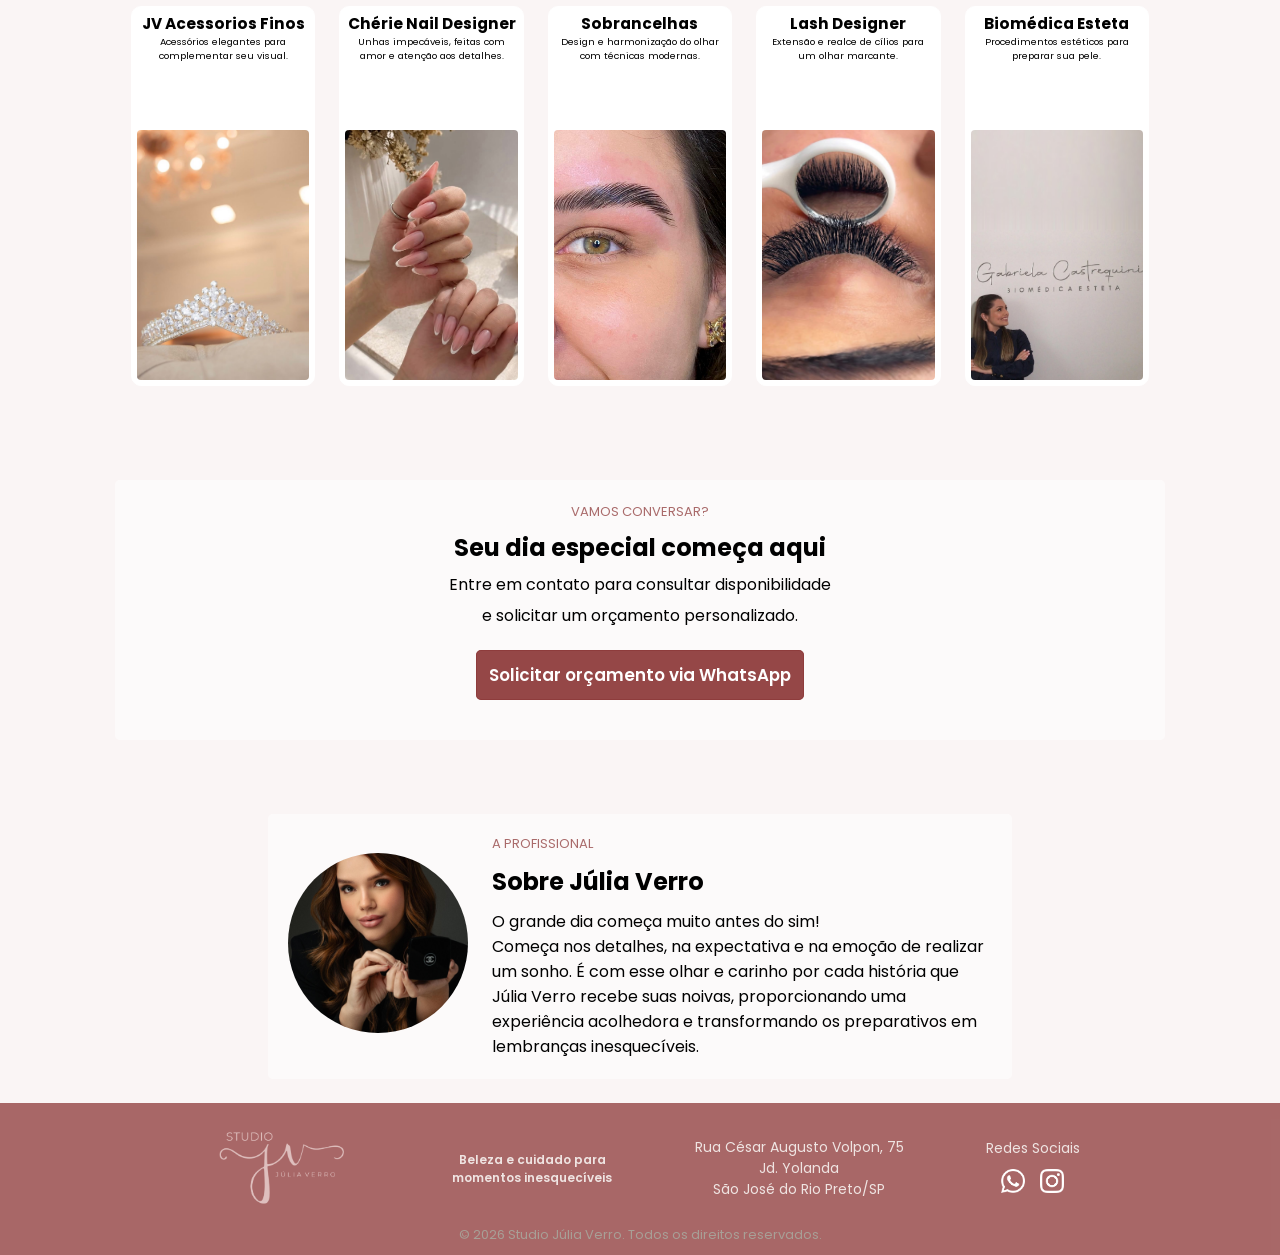
==== commit 5c272339: "Organizei hero e contato, inclui galeria, alterei sobre julia e links para wpp e inclui imagens na p" ====
--- a/index.html
+++ b/index.html
@@ -2,217 +2,267 @@
 <html lang="pt-br">
 
 <head>
-	<meta charset="UTF-8">
-	<meta name="viewport" content="width=device-width, initial-scale=1.0">
-	<link rel="stylesheet" href="style.css">
-	<title>Studio Julia Verro</title>
-	<link rel="preconnect" href="https://fonts.googleapis.com">
-	<link rel="preconnect" href="https://fonts.gstatic.com" crossorigin>
-	<link
-		href="https://fonts.googleapis.com/css2?family=Poppins:ital,wght@0,100;0,200;0,300;0,400;0,500;0,600;0,700;0,800;0,900;1,100;1,200;1,300;1,400;1,500;1,600;1,700;1,800;1,900&display=swap"
-		rel="stylesheet">
-
-	<link rel="shortcut icon" href="/Imagem/logomini.png" type="image/x-icon"> // inserir imagem
+  <meta charset="UTF-8">
+  <meta name="viewport" content="width=device-width, initial-scale=1.0">
+  <link rel="stylesheet" href="style.css">
+  <title>Studio Julia Verro</title>
+  <link rel="preconnect" href="https://fonts.googleapis.com">
+  <link rel="preconnect" href="https://fonts.gstatic.com" crossorigin>
+  <link
+    href="https://fonts.googleapis.com/css2?family=Poppins:ital,wght@0,100;0,200;0,300;0,400;0,500;0,600;0,700;0,800;0,900;1,100;1,200;1,300;1,400;1,500;1,600;1,700;1,800;1,900&display=swap"
+    rel="stylesheet">
+  <link rel="preconnect" href="https://fonts.googleapis.com">
+  <link rel="shortcut icon" href="/Imagem/logomini.png" type="image/x-icon"> // inserir imagem
 </head>
 
 <body>
-	<header>
-		<img class="logo" src="Imagem/logo.png" width="120" height="80" alt="Logo Studio">
-		<nav>
-			<ul>
-				<li><a href="#inicio">O Studio</a></li>
-				<li><a href="#pacotes">Pacotes</a></li>
-				<li><a href="#servicos">Serviços</a></li>
-				<li><a href="#contato">Contato</a></li>
-			</ul>
-		</nav>
-
-	</header>
-	<!--SEÇÃO 1-->
-	<section class="secao1" id="inicio">
-		<div class="hero-titulo">
-			<h1>Seu grande dia merece ser inesquecível.</h1>
-			<p class="comentario">Beleza, cuidado e tranquilidade para você aproveitar cada instante da sua preparação.
-			</p>
-			<a href="#pacotes" class="botao-pacote">Conheça nossos pacotes</a>
-		</div>
-		<div class="secao1-foto">
-			<img src="Imagem/foto1.jpeg">
-		</div>
-	</section>
-	<!--SEÇÃO 2-->
-	<section class="secao2" id="pacote">
-		<div class="pacotes">
-			<p class="sobretitulo">UM ESPAÇO EXCLUSIVO</p>
-			<h2>Sobre nosso espaço</h2>
-			<div class="linha-centro"></div>
-			<p class="texto-centro">Com estilo neoclássico, o Studio Júlia Verro é um espaço autêntico e personalizado
-				para
-				um momento tão importante.</p>
-			<p class="texto centro">Nosso propósito é transmitir elegância e leveza, para que seu dia seja ainda mais
-				especial. Um ambiente perfeito para relaxar e registrar lindas fotos durante o making of.</p>
-		</div>
-		</div>
-		<div class="incluso-pacotes">
-			<p class="sobretitulo">CUIDADO DO COMEÇO AO FIM</p>
-			<h2>O que está incluso</h2>
-			<div class="itens-inclusos">
-
-				<div class="card-inclusao">
-					<img src="Imagem/robe-personalizado.jpg" alt="Robes personalizados">
-					<h3>Robes personalizados</h3>
-					<p>Para a noiva e suas acompanhantes usarem durante as fotos</p>
-				</div>
-				<div class="card-inclusao">
-					<img src="Imagem/brinde.jpeg" alt="Brinde especial">
-					<h3>Brinde especial</h3>
-					<p>Espumante para celebrar esse momento</p>
-				</div>
-				<div class="card-inclusao">
-					<img src="Imagem/coffe-break.jpg" alt="Coffe Break">
-					<h3>Coffe Break</h3>
-					<p>Um momento gostoso para a noiva e acompanhantes</p>
-				</div>
-				<div class="card-inclusao">
-					<img src="Imagem/acessoria.jpeg" alt="Acessoria exclusiva na hora de vestir a noiva">
-					<h3>Assessoria exclusiva</h3>
-					<p>Acompanhamento desde a hora de vestir-se até a entrada no carro.</p>
-				</div>
-				<div class="card-inclusao">
-					<img src="Imagem/espaco-noivas.jpeg" alt="Sala exclusiva para a noiva">
-					<h3>Sala exclusiva</h3>
-					<p>Um espaço reservado para a preparação da noiva.</p>
-				</div>
-				<div class="card-inclusao">
-					<img src="Imagem/produtos-qualidade.jpeg" alt="Beleza profissional">
-					<h3>Beleza profissional</h3>
-					<p>Produtos de qualidade, técnicas duradouras e especialistas em maquiagem e penteado.
-						Todas as maquiagens incluem cílios postiços.</p>
-				</div>
-
-			</div>
-		</div>
-		<div class="secao-pacotes">
-			<p class="sobretitulo">ESCOLHA SUA EXPERIÊNCIA</p>
-			<h2>Nossos pacotes</h2>
-			<div class="pacotes-cartoes">
-
-				<div class="card-pacotes">
-					<p class="sobretitulo">ESSENCIAL E ELEGANTE</p>
-					<h3>Pacote Gold</h3>
-					<ul>
-						<li>Maquiagem no dia</li>
-						<li>Penteado no dia</li>
-						<li>Teste de maquiagem</li>
-						<li>Teste de penteado</li>
-					</ul>
-					<div class="tenho-interesse">
-						<a href="https://wa.me/5517999999999?text=Olá!%20Tenho%20interesse%20no%20Pacote%20Gold"
-							target="_blank" class="botao-interesse">Tenho interesse</a>
-					</div>
-				</div>
-
-				<div class="card-pacotes">
-					<p class="sobretitulo">UMA EXPERIÊNCIA COMPLETA</p>
-					<h3>Pacote Diamond</h3>
-					<ul class="ul-pacotes">
-						<li>Maquiagem e penteado no dia</li>
-						<li>Teste de maquiagem e penteado</li>
-						<li>Massagem relaxante corporal</li>
-						<li>Banho relaxante de banheira com hidromassagem e sais</li>
-					</ul>
-					<div class="tenho-interesse">
-						<a href="https://wa.me/5517999999999?text=Olá!%20Tenho%20interesse%20no%20Pacote%20Gold"
-							target="_blank" class="botao-interesse">Tenho interesse</a>
-					</div>
-				</div>
-			</div>
-		</div>
-	</section>
-	<!--seçao 3-->
-	<section class="secao3" id="servicos">
-		<div class="secao-servicos">
-			<p class="sobretitulo">Conheça Nossos Parceiros</p>
-			<h2>Serviços do Studio</h2>
-			<div class="grade-servicos">
-				<div class="cartao-servico">
-					<h3>JV Acessorios Finos</h3>
-					<p>Acessórios elegantes para complementar seu visual.</p>
-					<img src="Imagem/jv-acessorios.jpeg" alt="" class="img-cartao-servico">
-				</div>
-				<div class="cartao-servico">
-					<h3>Chérie Nail Designer</h3>
-					<p>Unhas impecáveis, feitas com amor e atenção aos detalhes.</p>
-					<img src="Imagem/nail-designer.jpeg" alt="nail designer" class="img-cartao-servico">
-				</div>
-				<div class="cartao-servico">
-					<h3>Sobrancelhas</h3>
-					<p>Design e harmonização do olhar com técnicas modernas.</p>
-					<img src="Imagem/sobrancelhas.jpeg" alt="sobrancelhas feitas" class="img-cartao-servico">
-				</div>
-				<div class="cartao-servico">
-					<h3>Lash Designer</h3>
-					<p>Extensão e realce de cílios para um olhar marcante.</p>
-					<img src="Imagem/lash-designer.jpeg" alt="lash designer" class="img-cartao-servico">
-				</div>
-				<div class="cartao-servico">
-					<h3>Biomédica Esteta</h3>
-					<p>Procedimentos estéticos para preparar sua pele.</p>
-					<img src="Imagem/gabriela-biomedica.jpeg" alt="Gabriela Castrequini Biomédica Esteta " class="img-cartao-servico">
-				</div>
-
-			</div>
-
-		</div>
-
-	</section>
-	<!--seçao 4-->
-	<section class="5517997733366" id="contato">
-		<div>
-			<p>VAMOS CONVERSAR?</p>
-			<br>
-			<h1>Seu dia especial começa aqui</h1>
-			<br>
-			<p>Entre em contato para consultar disponibilidade e solicitar um orçamento personalizado.</p>
-			<br>
-
-			<p>Solicitar orçamento por WhatsApp</p>
-		</div>
-
-	</section>
-	<!--seçao 5-->
-	<footer class="rodape">
-		<div class="rodape-conteudo">
-			<div class="logo-img">
-				<img class="logo-footer" src="Imagem/logo.png" alt="Logo Julia Verro" alt="Logo Studio">
-			</div>
-			<span class="logo-titulo">Beleza e cuidado para<br> momentos inesquecíveis </span>
-
-			<div class="endereco">
-				<p>Rua César Augusto Volpon, 75</p>
-				<p>Jd. Yolanda</p>
-				<p>São José do Rio Preto/SP</p>
-			</div>
-
-			<div class="redes-sociais">
-				<p class="titulo-redes">Redes Sociais</p>
-				<div class="redes">
-					<a href="wa.me/5517997733366">
-						<img class="icones-redes" src="Imagem/logo.whatsapp.png" alt="">
-					</a>
-					<a href="https://instagram.com/">
-						<img class="icones-redes" src="Imagem/logo.instagram.png" alt="">
-					</a>
-				</div>
-			</div>
-
-
-		</div>
-		<div class="rodape-direitos">
-			<p>&copy; 2026 Studio Júlia
-				Verro. Todos os direitos reservados.</p>
-		</div>
-	</footer>
+  <header>
+    <img class="logo" src="Imagem/logo.png" width="120" height="80" alt="Logo Studio">
+    <nav>
+      <ul>
+        <li><a href="#inicio">O Studio</a></li>
+        <li><a href="#portfolio">Portfólio</a></li>
+        <li><a href="#pacotes">Pacotes</a></li>
+        <li><a href="#servicos">Serviços</a></li>
+        <li><a href="#contato">Contato</a></li>
+      </ul>
+    </nav>
+
+  </header>
+  <!--SEÇÃO 1-->
+  <section class="secao1" id="inicio">
+    <div class="hero-titulo">
+      <h1>STUDIO JÚLIA VERRO</h1>
+      <h2>Seu grande dia merece ser inesquecível!</h2>
+      <p class="comentario">Beleza, cuidado e tranquilidade para você aproveitar<br> cada instante da sua
+        preparação.
+      </p>
+      <a href="#conheca-pacotes" class="botao-pacote">Conheça nossos pacotes</a>
+    </div>
+    <div class="secao1-foto">
+      <img src="Imagem/foto1.jpeg">
+    </div>
+  </section>
+  <!--SEÇÃO 2-->
+  <section class="secao-galeria" id="portfolio">
+    <div class="cabecalho-galeria">
+      <p class="sobretitulo">PRODUÇÕES</p>
+      <h2>Beleza &amp; Noivas</h2>
+
+    </div>
+    <div class="conjunto-galeria">
+      <!-- Botão Voltar (leva para o grupo 1) -->
+      <a href="#slide-1" class="btn-seta btn-esquerda" aria-label="Imagens anteriores">&#10094;</a>
+
+      <div class="galeria">
+        <!-- Grupo 1: Primeiras 5 imagens -->
+        <div id="slide-1" class="galeria-grupo">
+          <a href="https://www.instagram.com/makeupjuliaverro/"><img src="Imagem/galeria1.jpg" alt="Trabalho 1"></a>
+          <a href="https://www.instagram.com/makeupjuliaverro/"><img src="Imagem/galeria2.jpg" alt="Trabalho 2"></a>
+          <a href="https://www.instagram.com/makeupjuliaverro/"><img src="Imagem/galeria3.jpg" alt="Trabalho 3"></a>
+          <a href="https://www.instagram.com/makeupjuliaverro/"><img src="Imagem/galeria4.jpg" alt="Trabalho 4"></a>
+          <a href="https://www.instagram.com/makeupjuliaverro/"><img src="Imagem/galeria5.jpg" alt="Trabalho 5"></a>
+        </div>
+
+        <!-- Grupo 2: Próximas 5 imagens -->
+        <div id="slide-2" class="galeria-grupo">
+          <a href="https://www.instagram.com/makeupjuliaverro/"><img src="Imagem/galeria6.jpeg" alt="Trabalho 6"></a>
+          <a href="https://www.instagram.com/makeupjuliaverro/"><img src="Imagem/galeria7.jpg" alt="Trabalho 7"></a>
+          <a href="https://www.instagram.com/makeupjuliaverro/"><img src="Imagem/galeria8.jpg" alt="Trabalho 8"></a>
+          <a href="https://www.instagram.com/makeupjuliaverro/"><img src="Imagem/galeria9.jpg" alt="Trabalho 9"></a>
+          <a href="https://www.instagram.com/makeupjuliaverro/"><img src="Imagem/galeria10.jpg" alt="Trabalho 10"></a>
+        </div>
+      </div>
+
+
+      <!-- Botão Avançar (leva para o grupo 2) -->
+      <a href="#slide-2" class="btn-seta btn-direita" aria-label="Próximas imagens">&#10095;</a>
+    </div>
+  </section>
+  <section class="secao2" id="conheca-pacotes">
+
+
+
+
+    <div class="incluso-pacotes" id="pacotes">
+      <p class="sobretitulo">CUIDADO DO COMEÇO AO FIM</p>
+      <h2>O que está incluso</h2>
+      <div class="itens-inclusos">
+
+        <div class="card-inclusao">
+          <img src="Imagem/robe-personalizado.jpg" alt="Robes personalizados">
+          <h3>Robes personalizados</h3>
+          <p>Para a noiva e suas acompanhantes usarem durante as fotos</p>
+        </div>
+        <div class="card-inclusao">
+          <img src="Imagem/brinde.jpeg" alt="Brinde especial">
+          <h3>Brinde especial</h3>
+          <p>Espumante para celebrar esse momento</p>
+        </div>
+        <div class="card-inclusao">
+          <img src="Imagem/coffe-break.jpg" alt="Coffe Break">
+          <h3>Coffe Break</h3>
+          <p>Um momento gostoso para a noiva e acompanhantes</p>
+        </div>
+        <div class="card-inclusao">
+          <img src="Imagem/acessoria.jpeg" alt="Acessoria exclusiva na hora de vestir a noiva">
+          <h3>Assessoria exclusiva</h3>
+          <p>Acompanhamento desde a hora de vestir-se até a entrada no carro.</p>
+        </div>
+        <div class="card-inclusao">
+          <img src="Imagem/espaco-noivas.jpeg" alt="Sala exclusiva para a noiva">
+          <h3>Sala exclusiva</h3>
+          <p>Um espaço reservado para a preparação da noiva.</p>
+        </div>
+        <div class="card-inclusao">
+          <img src="Imagem/produtos-qualidade.jpeg" alt="Beleza profissional">
+          <h3>Beleza profissional</h3>
+          <p>Produtos de qualidade, técnicas duradouras e especialistas em maquiagem e penteado.
+            Todas as maquiagens incluem cílios postiços.</p>
+        </div>
+
+      </div>
+    </div>
+    <div class="secao-pacotes">
+      <p class="sobretitulo">ESCOLHA SUA EXPERIÊNCIA</p>
+      <h2>Nossos pacotes</h2>
+      <div class="pacotes-cartoes">
+
+        <div class="card-pacotes">
+          <p class="sobretitulo">ESSENCIAL E ELEGANTE</p>
+          <h3>Pacote Gold</h3>
+          <ul>
+            <li>Maquiagem no dia</li>
+            <li>Penteado no dia</li>
+            <li>Teste de maquiagem</li>
+            <li>Teste de penteado</li>
+          </ul>
+          <div class="tenho-interesse">
+            <a href="https://wa.me/5517997733366?text=Olá!%20Tenho%20interesse%20no%20Pacote%20Gold" target="_blank"
+              class="botao-interesse">Tenho interesse</a>
+          </div>
+        </div>
+
+        <div class="card-pacotes">
+          <p class="sobretitulo">UMA EXPERIÊNCIA COMPLETA</p>
+          <h3>Pacote Diamond</h3>
+          <ul class="ul-pacotes">
+            <li>Maquiagem e penteado no dia</li>
+            <li>Teste de maquiagem e penteado</li>
+            <li>Massagem relaxante corporal</li>
+            <li>Banho relaxante de banheira com hidromassagem e sais</li>
+          </ul>
+          <div class="tenho-interesse">
+            <a href="https://wa.me/5517997733366?text=Olá!%20Tenho%20interesse%20no%20Pacote%20Gold" target="_blank"
+              class="botao-interesse">Tenho interesse</a>
+          </div>
+        </div>
+      </div>
+    </div>
+  </section>
+  <!--seçao 3-->
+  <section class="secao3" id="servicos">
+    <div class="secao-servicos">
+      <p class="sobretitulo">CONHEÇA NOSSOS PARCEIROS</p>
+      <h2>Serviços do Studio</h2>
+      <div class="grade-servicos">
+        <div class="cartao-servico">
+          <h3>JV Acessorios Finos</h3>
+          <p>Acessórios elegantes para complementar seu visual.</p>
+          <img src="Imagem/jv-acessorios.jpeg" alt="" class="img-cartao-servico">
+        </div>
+        <div class="cartao-servico">
+          <h3>Chérie Nail Designer</h3>
+          <p>Unhas impecáveis, feitas com amor e atenção aos detalhes.</p>
+          <img src="Imagem/nail-designer.jpeg" alt="nail designer" class="img-cartao-servico">
+        </div>
+        <div class="cartao-servico">
+          <h3>Sobrancelhas</h3>
+          <p>Design e harmonização do olhar com técnicas modernas.</p>
+          <img src="Imagem/sobrancelhas.jpeg" alt="sobrancelhas feitas" class="img-cartao-servico">
+        </div>
+        <div class="cartao-servico">
+          <h3>Lash Designer</h3>
+          <p>Extensão e realce de cílios para um olhar marcante.</p>
+          <img src="Imagem/lash-designer.jpeg" alt="lash designer" class="img-cartao-servico">
+        </div>
+        <div class="cartao-servico">
+          <h3>Biomédica Esteta</h3>
+          <p>Procedimentos estéticos para preparar sua pele.</p>
+          <img src="Imagem/gabriela-biomedica.jpg" alt="Gabriela Castrequini Biomédica Esteta "
+            class="img-cartao-servico">
+        </div>
+
+      </div>
+
+    </div>
+  </section>
+
+  <!--seçao 4-->
+
+  <section id="contato">
+
+    <div class="secao-contato">
+      <div class="caixa-contato">
+        <div class="texto-contato">
+          <p class="sobretitulo">VAMOS CONVERSAR?</p>
+          <h2>Seu dia especial começa aqui</h2>
+          <p>Entre em contato para consultar disponibilidade <br> e solicitar um orçamento personalizado.</p>
+        </div>
+        <div class="whatsapp-contato">
+          <a class="botao-whatsapp" href="https://wa.me/5517997733366">Solicitar orçamento via WhatsApp</a>
+        </div>
+      </div>
+    </div>
+  </section>
+  <div class="sobre">
+
+    <div class="caixa-sobre">
+      <div class="imagem-sobre"><img class="img-julia" src="Imagem/foto-julia.jpg"></div>
+      <div class="texto-julia">
+        <p class="sobretitulo">A PROFISSIONAL</p>
+        <h2>Sobre Júlia Verro</h2>
+        <p class="texto-centro">O grande dia começa muito antes do sim! <br>Começa nos detalhes, na expectativa
+          e na emoção de realizar um sonho. É com esse olhar e carinho por cada história que Júlia Verro
+          recebe suas noivas, proporcionando uma experiência acolhedora e transformando os preparativos em
+          lembranças inesquecíveis.
+        </p>
+      </div>
+    </div>
+  </div>
+  <!--seçao 5-->
+  <footer class="rodape">
+    <div class="rodape-conteudo">
+      <div class="logo-img">
+        <img class="logo-footer" src="Imagem/logo.png" alt="Logo Julia Verro" alt="Logo Studio">
+      </div>
+      <span class="logo-titulo">Beleza e cuidado para<br> momentos inesquecíveis </span>
+
+      <div class="endereco">
+        <p>Rua César Augusto Volpon, 75</p>
+        <p>Jd. Yolanda</p>
+        <p>São José do Rio Preto/SP</p>
+      </div>
+
+      <div class="redes-sociais">
+        <p class="titulo-redes">Redes Sociais</p>
+        <div class="redes">
+          <a href="https://wa.me/5517997733366">
+            <img class="icones-redes" src="Imagem/logo.whatsapp.png" alt="">
+          </a>
+          <a href="https://www.instagram.com/makeupjuliaverro/">
+            <img class="icones-redes" src="Imagem/logo.instagram.png" alt="">
+          </a>
+        </div>
+      </div>
+
+
+    </div>
+    <div class="rodape-direitos">
+      <p>&copy; 2026 Studio Júlia
+        Verro. Todos os direitos reservados.</p>
+    </div>
+  </footer>
 
 </body>
 
--- a/style.css
+++ b/style.css
@@ -34,7 +34,7 @@
   /* Distribui o espaço uniformemente, empurrando os itens para as extremidades */
   padding: 14px;
   /* Define o espaçamento interno: 14px em cima/baixo*/
-  background: rgba(141, 57, 57, 0.75);
+  background: #8d3939bf;
   /* Define a cor de fundo com um tom claro translúcido (opacidade de 75%) */
   -webkit-backdrop-filter: blur(12px) saturate(140%);
   /* Aplica desfoque e saturação no fundo para navegadores WebKit (Safari/iOS) */
@@ -65,7 +65,7 @@
 
 .sobretitulo {
   font-size: small;
-  color: rgba(141, 57, 57, 0.75);
+  color: #8d3939bf;
 }
 
 .logo {
@@ -78,22 +78,36 @@
   display: flex;
   align-items: center;
   justify-content: space-between;
-  padding: 120px 10% 80px 10%;
+  padding: 110px 10% 80px 10%;
   /* Usar % no lugar de 160px evita que quebre em telas menores */
   overflow: hidden;
   box-sizing: border-box;
   background-color: rgba(235, 230, 230, 0.31);
   gap: 20px;
-}
-
-.secao1 h1 {
-  margin: 0;
-}
+
+  h1 {
+    font-weight: 300;
+    margin: 0 0 35px 0;
+    font-size: 3rem;
+    color: #8d3939bf;
+  }
+
+  h2 {
+    margin: 0;
+    color: #000000d5;
+  }
+}
+
 
 /* Limita a largura da coluna de texto */
 .hero-titulo {
-  flex: 1;
+  gap: 10px;
+  display: flex;
+  align-items: flex-start;
+  justify-content: space-between;
   max-width: 550px;
+  text-align: left;
+  flex-direction: column;
 }
 
 /* Limita a largura da coluna da imagem */
@@ -122,8 +136,8 @@
   display: block;
 }
 
-a.botao-pacote {
-  background-color: rgba(141, 57, 57, 0.75);
+.botao-pacote {
+  background-color: #8d3939bf;
   margin-top: 10px;
   padding: 10px 16px;
   border-radius: 10px;
@@ -131,8 +145,94 @@
   color: white;
 }
 
+.botao-pacote:hover {
+  background-color: #8d3939ec;
+  color: #ffffff;
+}
+
+.secao-galeria {
+  padding: 30px 0 0 0;
+}
+
+.cabecalho-galeria {
+  display: flex;
+  flex-direction: column;
+  justify-content: center;
+  align-items: center;
+}
+
+.conjunto-galeria {
+  display: flex;
+  position: relative;
+  align-items: center;
+  max-width: 1200px;
+  margin: 15px;
+  padding: 20px 20px 20px 20px;
+}
+
+.galeria {
+  flex: 1;
+  width: 100%;
+  display: flex;
+  overflow-x: auto;
+  scroll-behavior: smooth;
+  scroll-snap-type: x mandatory;
+  gap: 16px;
+  scrollbar-width: none;
+  min-width: 0;
+}
+
+.galeria::-webkit-scrollbar {
+  display: none;
+}
+
+.galeria-grupo {
+  flex: 0 0 100%;
+  display: grid;
+  grid-template-columns: repeat(5, 1fr);
+  gap: 16px;
+  scroll-snap-align: start;
+  scroll-margin-top: 150px;
+}
+
+.galeria-grupo img {
+  width: 100%;
+  height: 350px;
+  object-fit: cover;
+  border-radius: 5px;
+  display: block;
+}
+
+.btn-seta {
+  display: flex;
+  flex-shrink: 0;
+  position: absolute;
+  top: 50%;
+  transform: translateY(-50%);
+  color: #392923;
+  text-decoration: none;
+  border-radius: 50%;
+  align-items: center;
+  justify-content: center;
+  font-size: 18px;
+  z-index: 10;
+  transition: background-color 0.2s;
+
+}
+
+.btn-esquerda {
+  left: 0px;
+}
+
+.btn-direita {
+  right: 0;
+}
+
+
+
 /* seção 2 */
 .secao2 {
+  padding: 12px;
   text-align: center;
   justify-content: center;
   background-color: #f8efed;
@@ -155,9 +255,10 @@
   float: left;
   margin: 1.1%;
   padding: 20px;
-  background-color: #ffffff;
+  background-color: #ffffffef;
   border: 1px solid #eededb;
   text-align: center;
+  border-radius: 5px;
 
   img {
     width: 100%;
@@ -196,6 +297,7 @@
   background-color: #ffffff;
   border: 1px solid #e6d5d0;
   text-align: left;
+  border-radius: 5px;
 
   ul {
     padding-left: 20px;
@@ -214,6 +316,8 @@
     color: #654b43;
     border: 1px solid #654b43;
     transition: all 0.3s;
+    border-radius: 5px;
+    text-decoration: none;
 
     &:hover {
       background-color: #654b43;
@@ -226,9 +330,9 @@
 
 
 #servicos {
-  background-color: rgba(255, 255, 255, 0.579);
   text-align: center;
   padding: 10px 0;
+  margin: 24px;
 }
 
 .grade-servicos {
@@ -245,7 +349,7 @@
   margin: 0.8%;
   padding: 5px;
   text-align: center;
-  background-color: white;
+  background-color: #ffffff;
   border: 1px solid white;
   border-radius: 10px;
   font-size: 0.82rem;
@@ -263,8 +367,83 @@
   margin-top: auto;
 }
 
+
+
+.secao-contato {
+  text-align: center;
+  padding: 50px 9%;
+  line-height: 1.7;
+}
+
+.caixa-contato {
+  background-color: #ffffff8d;
+  padding: 20px 50px 50px;
+  border-radius: 5px;
+}
+
+.texto-contato {
+  line-height: 1.9;
+}
+
+.whatsapp-contato {
+  margin-top: 30px;
+
+}
+
+.botao-whatsapp {
+  padding: 12px;
+  text-decoration: none;
+  background-color: #8d3939ec;
+  color: #ffffff;
+  border: 1px solid;
+  border-color: #8d3939bf;
+  border-radius: 5px;
+  font-weight: 600;
+  font-size: 1.05rem;
+}
+
+.botao-whatsapp:hover {
+  background-color: #8d3939bf;
+  color: #ffffff;
+}
+
+.caixa-sobre {
+  background-color: #ffffff8d;
+  padding: 20px;
+  border-radius: 5px;
+  display: flex;
+  flex-direction: row;
+  align-items: center;
+  gap: 24px;
+}
+
+.sobre {
+  display: flex;
+  padding: 24px 10%;
+  align-items: center;
+  justify-content: center;
+  gap: 50px;
+
+}
+
+
+.img-julia {
+  width: 180px;
+  height: 180px;
+  border-radius: 50%;
+  object-fit: cover;
+}
+
+.texto-julia {
+  display: flex;
+  flex-direction: column;
+  max-width: 500px;
+  text-align: left;
+  gap: 10px;
+}
+
 .rodape {
-  background-color: rgba(141, 57, 57, 0.75);
+  background-color: #8d3939bf;
   padding: 10px 200px;
   max-width: 100%;
 
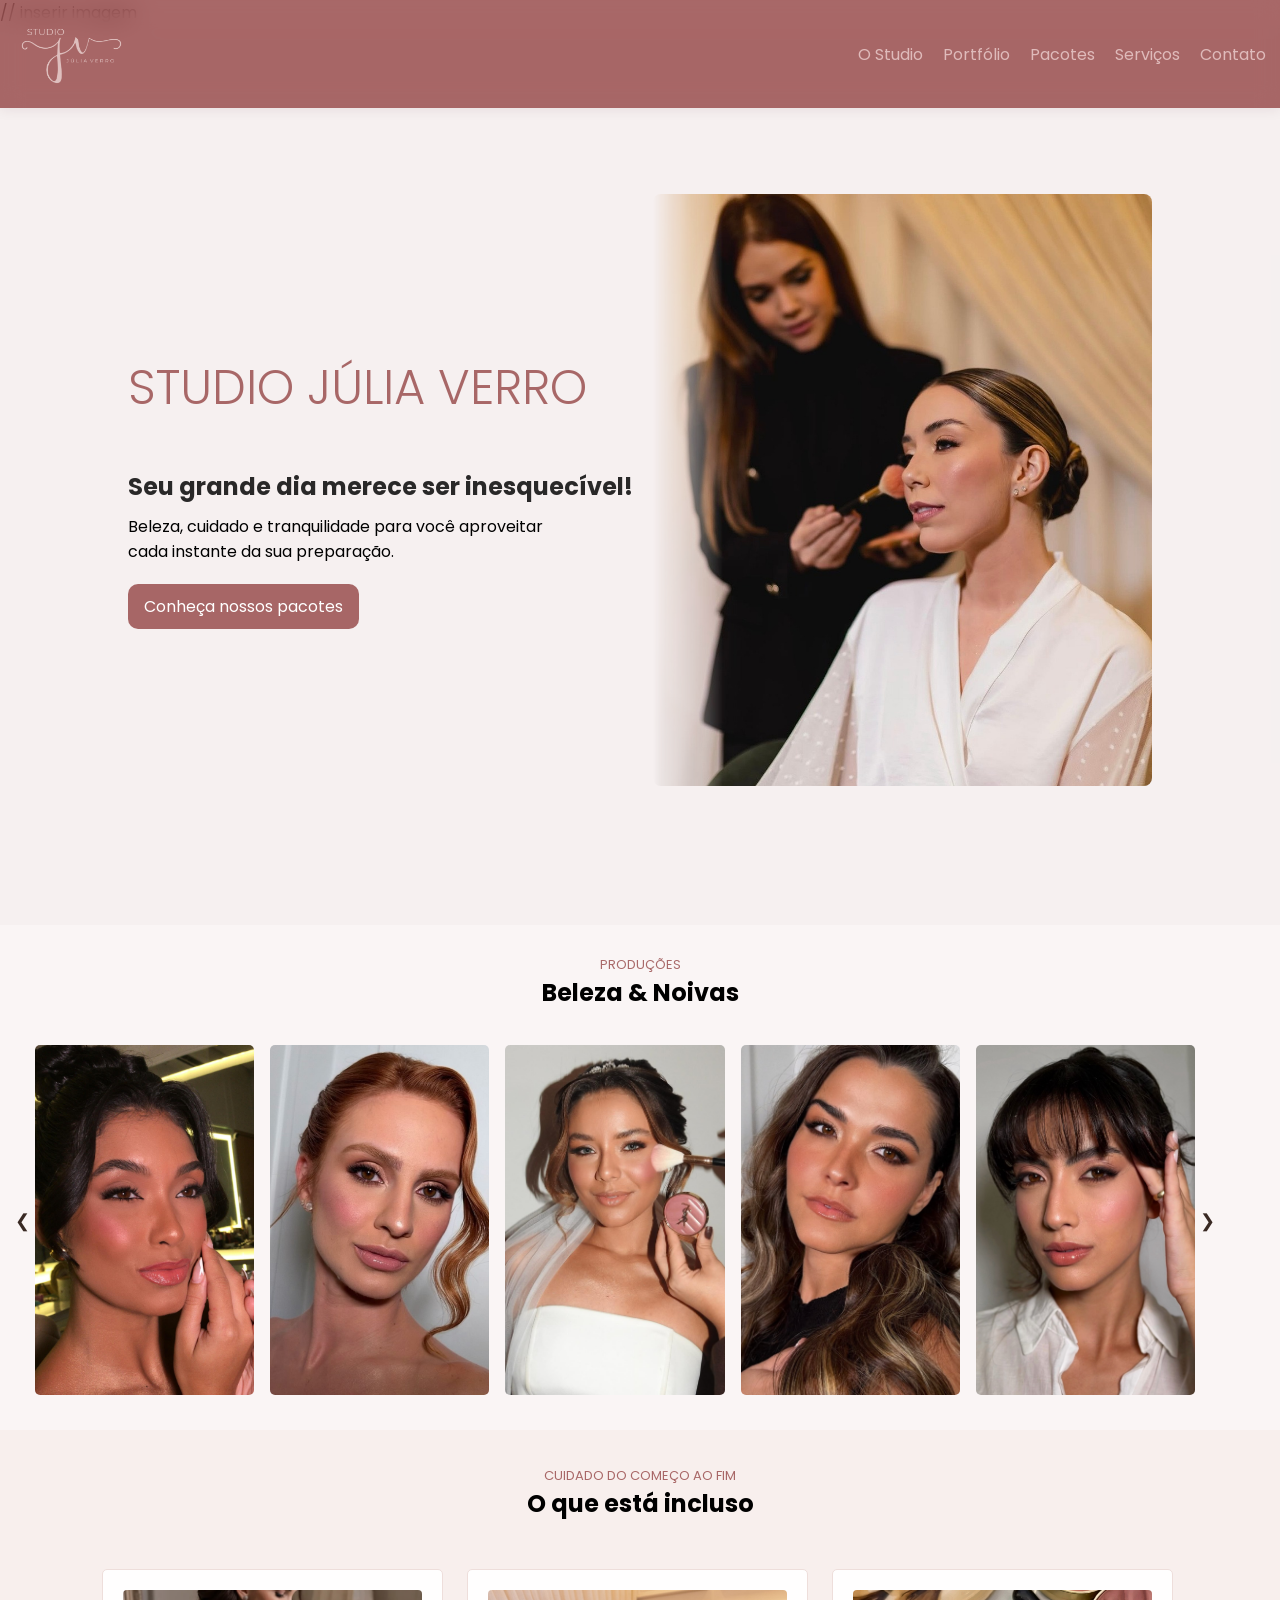
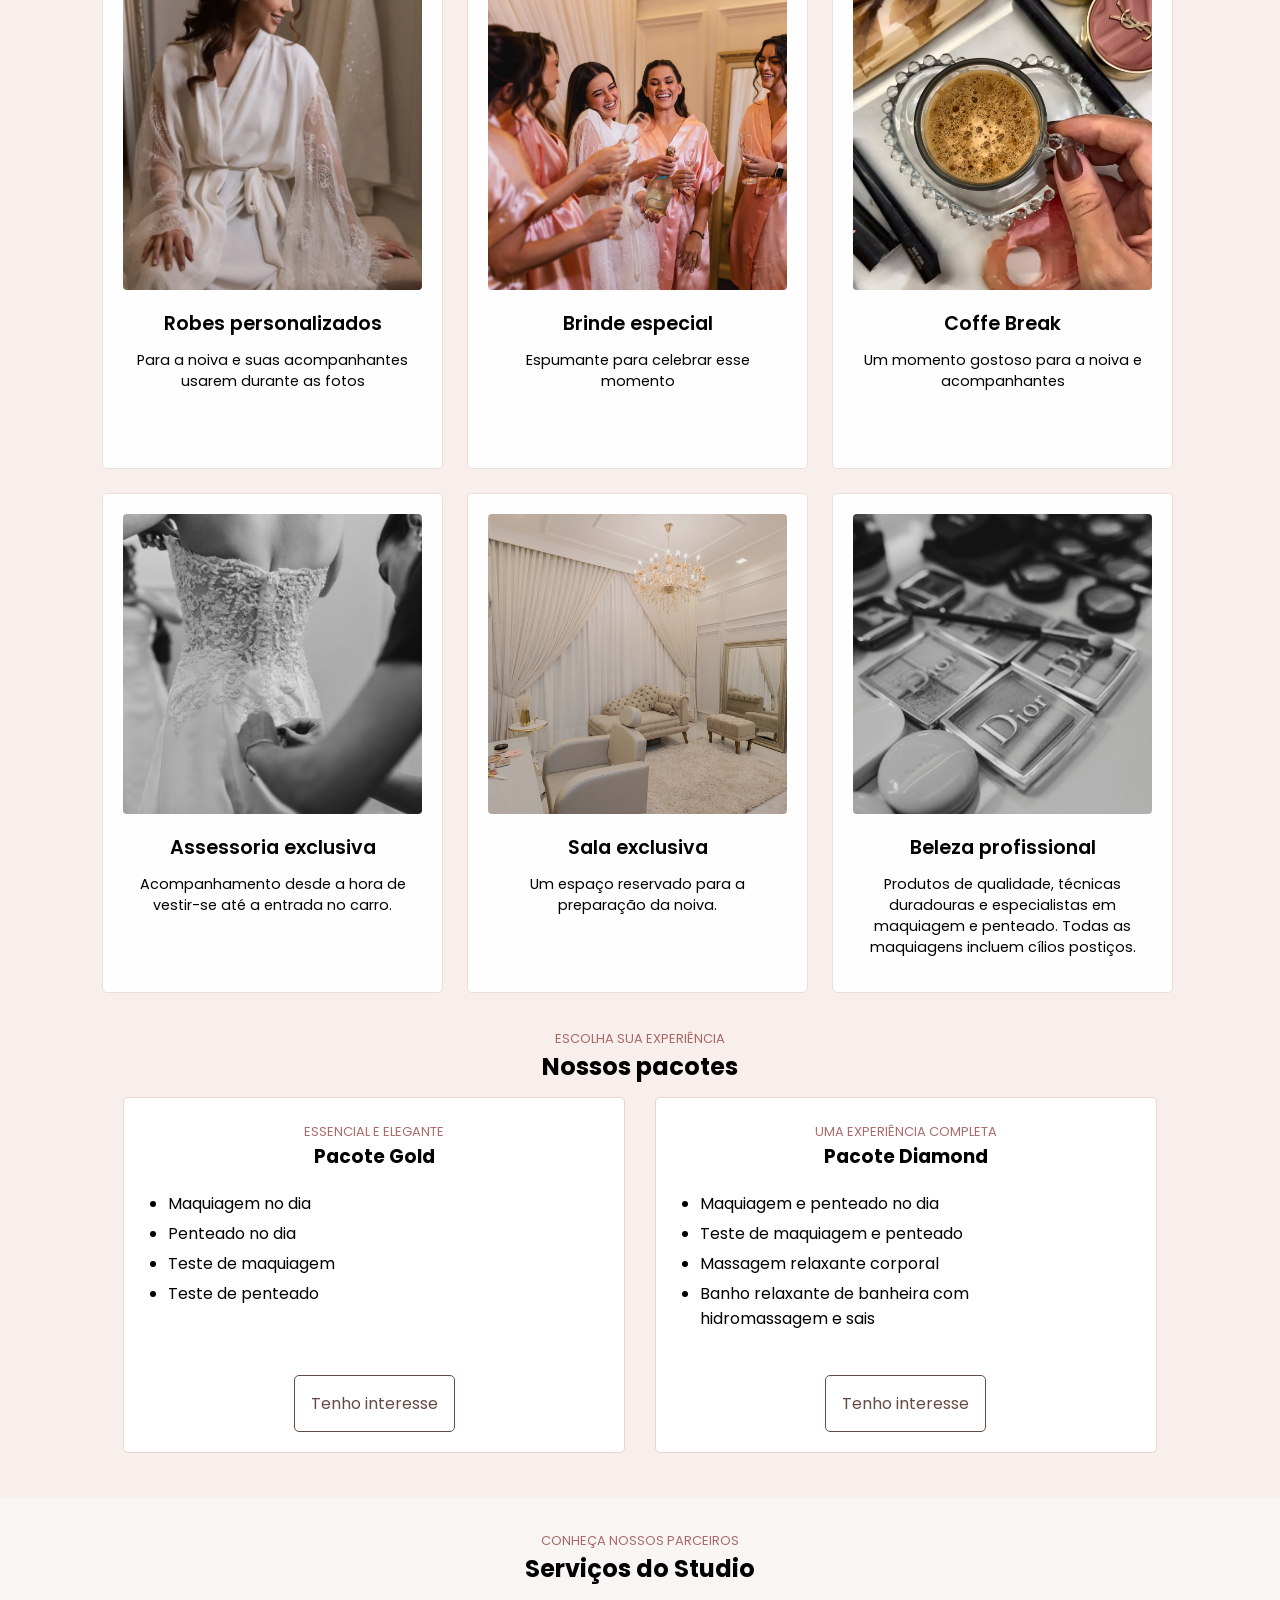
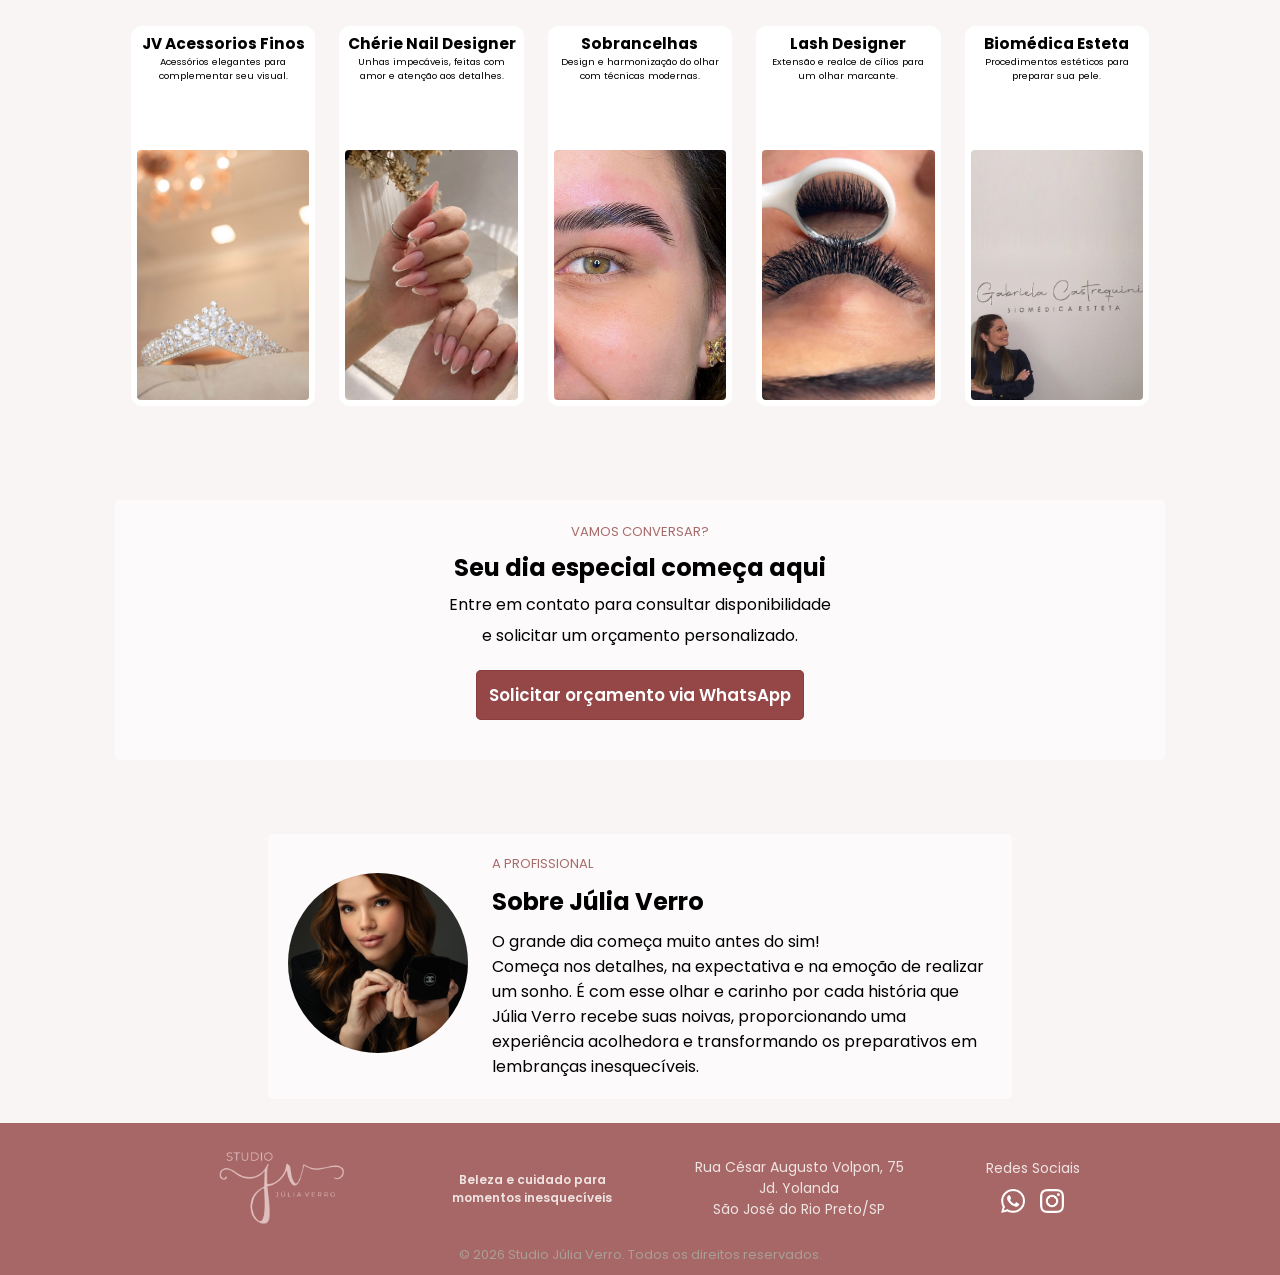
==== commit 4528f2d6: "atualizei card-pacotes, inclui display flex para funcionar gap." ====
--- a/index.html
+++ b/index.html
@@ -150,7 +150,7 @@
             <li>Maquiagem e penteado no dia</li>
             <li>Teste de maquiagem e penteado</li>
             <li>Massagem relaxante corporal</li>
-            <li>Banho relaxante de banheira com hidromassagem e sais</li>
+            <li>Banho relaxante de banheira com<br> hidromassagem e sais</li>
           </ul>
           <div class="tenho-interesse">
             <a href="https://wa.me/5517997733366?text=Olá!%20Tenho%20interesse%20no%20Pacote%20Gold" target="_blank"
--- a/style.css
+++ b/style.css
@@ -296,13 +296,17 @@
   margin: 1%;
   background-color: #ffffff;
   border: 1px solid #e6d5d0;
-  text-align: left;
+  text-align: center;
   border-radius: 5px;
 
   ul {
+    display: flex;
+    margin: 20px 0;
+    flex-direction: column;
     padding-left: 20px;
     height: 180px;
-    gap: 20px;
+    gap: 5px;
+    text-align: left;
   }
 
   .tenho-interesse {
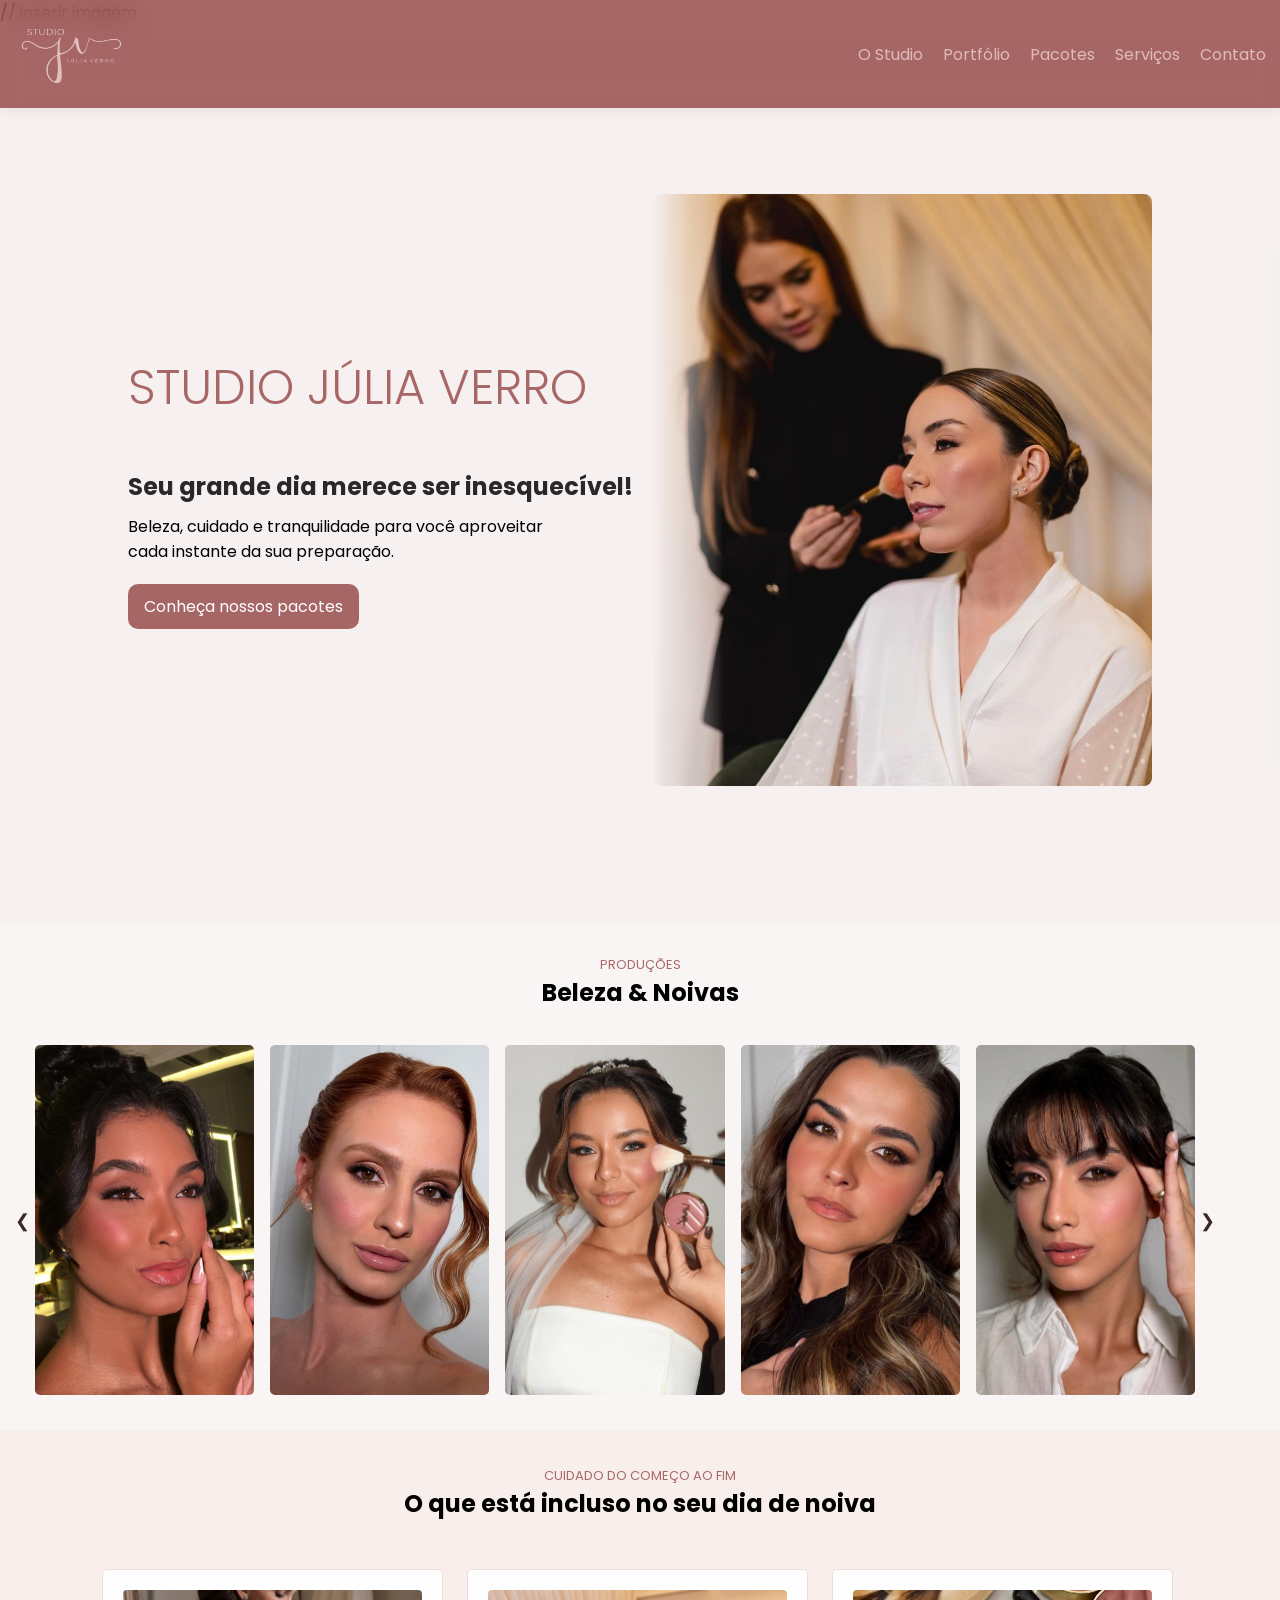
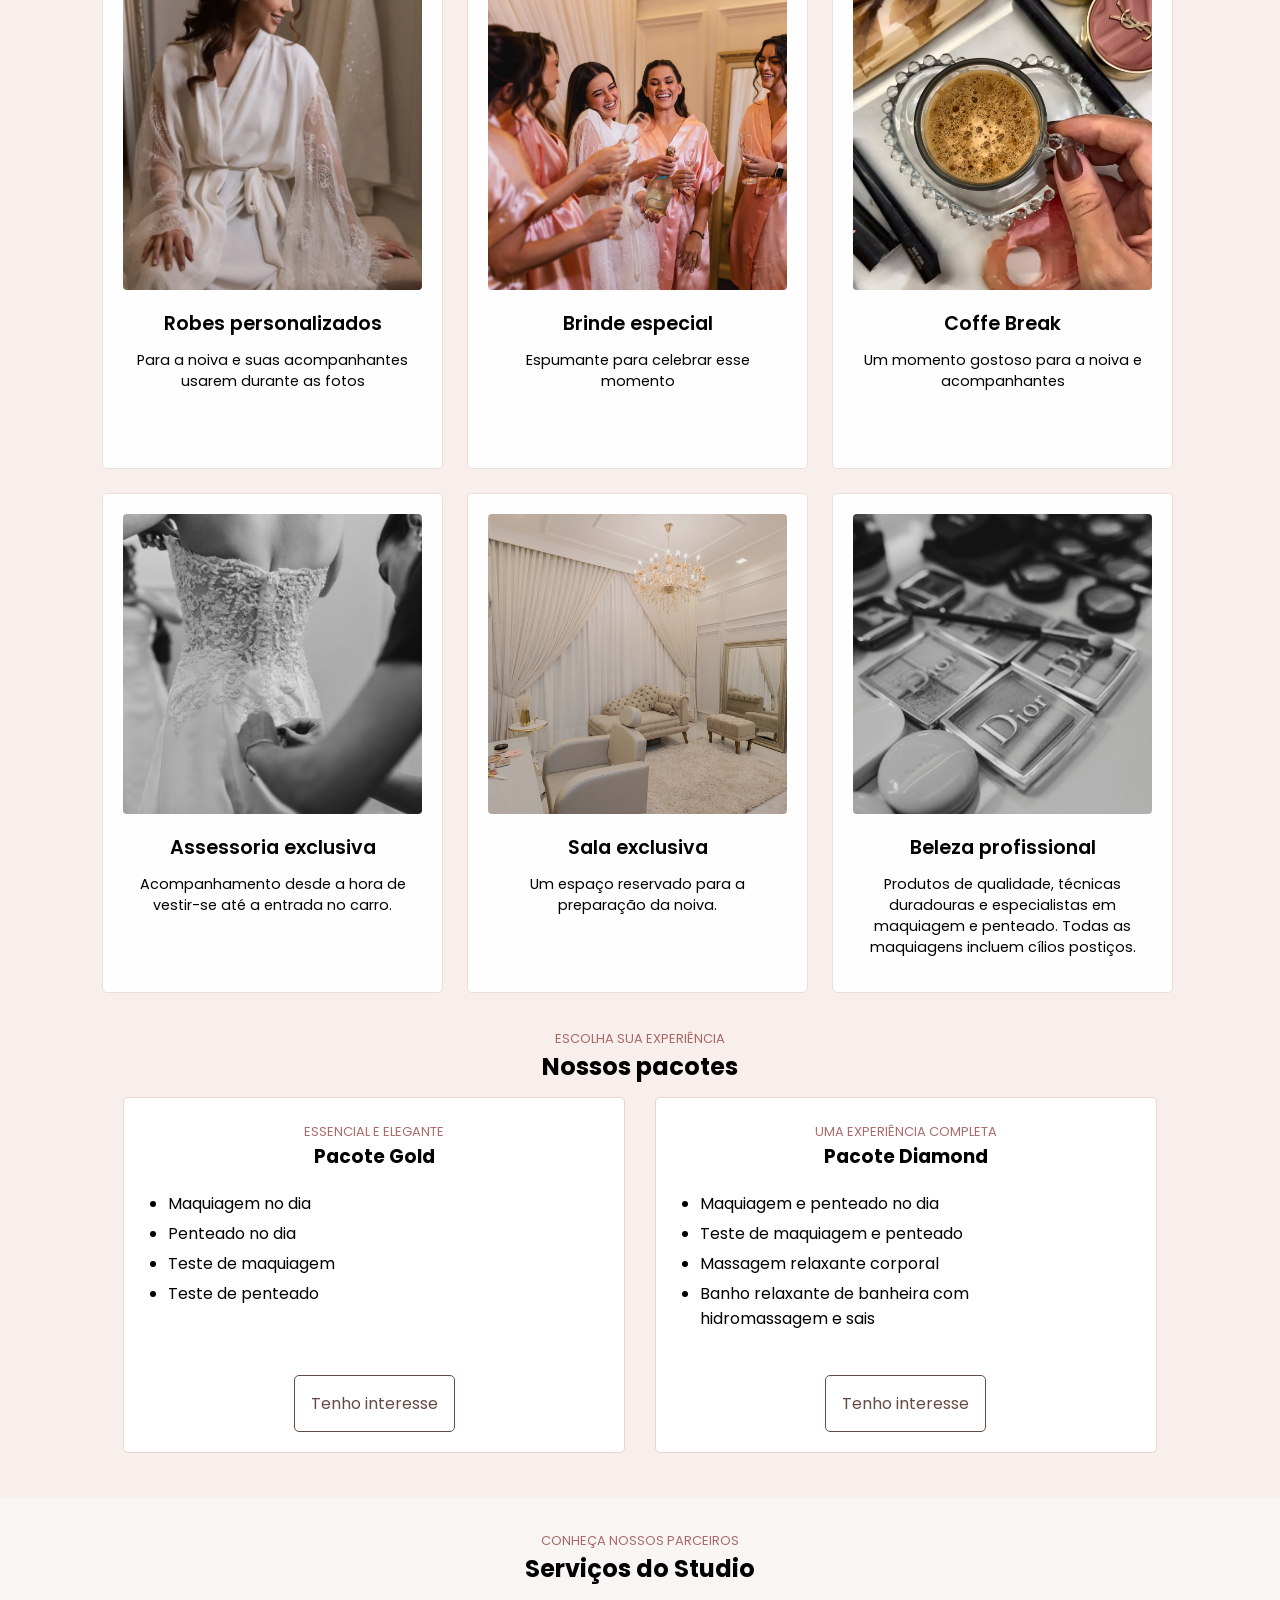
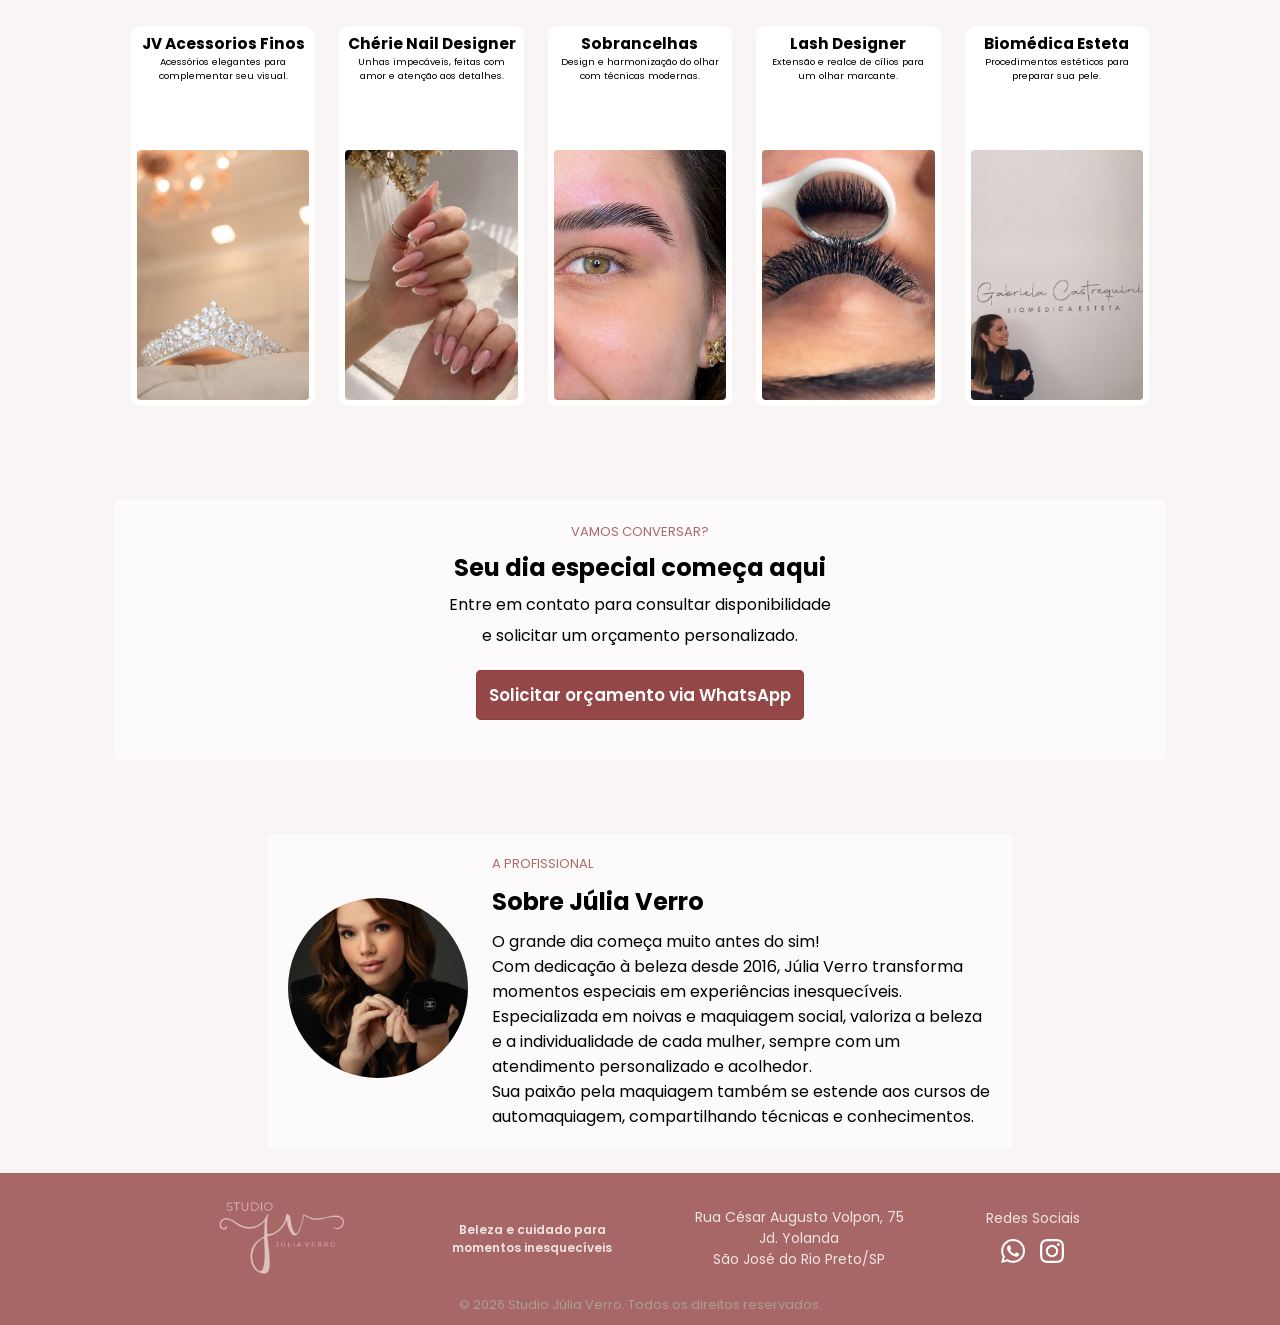
==== commit 377e1292: "mudei texto sobre julia e o titulo o que esta incluso" ====
--- a/index.html
+++ b/index.html
@@ -86,7 +86,7 @@
 
     <div class="incluso-pacotes" id="pacotes">
       <p class="sobretitulo">CUIDADO DO COMEÇO AO FIM</p>
-      <h2>O que está incluso</h2>
+      <h2>O que está incluso no seu dia de noiva</h2>
       <div class="itens-inclusos">
 
         <div class="card-inclusao">
@@ -222,10 +222,8 @@
       <div class="texto-julia">
         <p class="sobretitulo">A PROFISSIONAL</p>
         <h2>Sobre Júlia Verro</h2>
-        <p class="texto-centro">O grande dia começa muito antes do sim! <br>Começa nos detalhes, na expectativa
-          e na emoção de realizar um sonho. É com esse olhar e carinho por cada história que Júlia Verro
-          recebe suas noivas, proporcionando uma experiência acolhedora e transformando os preparativos em
-          lembranças inesquecíveis.
+        <p class="texto-centro">O grande dia começa muito antes do sim! <br>Com dedicação à beleza desde 2016, Júlia Verro transforma momentos especiais em experiências inesquecíveis. Especializada em noivas e maquiagem social, valoriza a beleza e a individualidade de cada mulher, sempre com um atendimento personalizado e acolhedor.
+		<br>Sua paixão pela maquiagem também se estende aos cursos de automaquiagem, compartilhando técnicas e conhecimentos.
         </p>
       </div>
     </div>
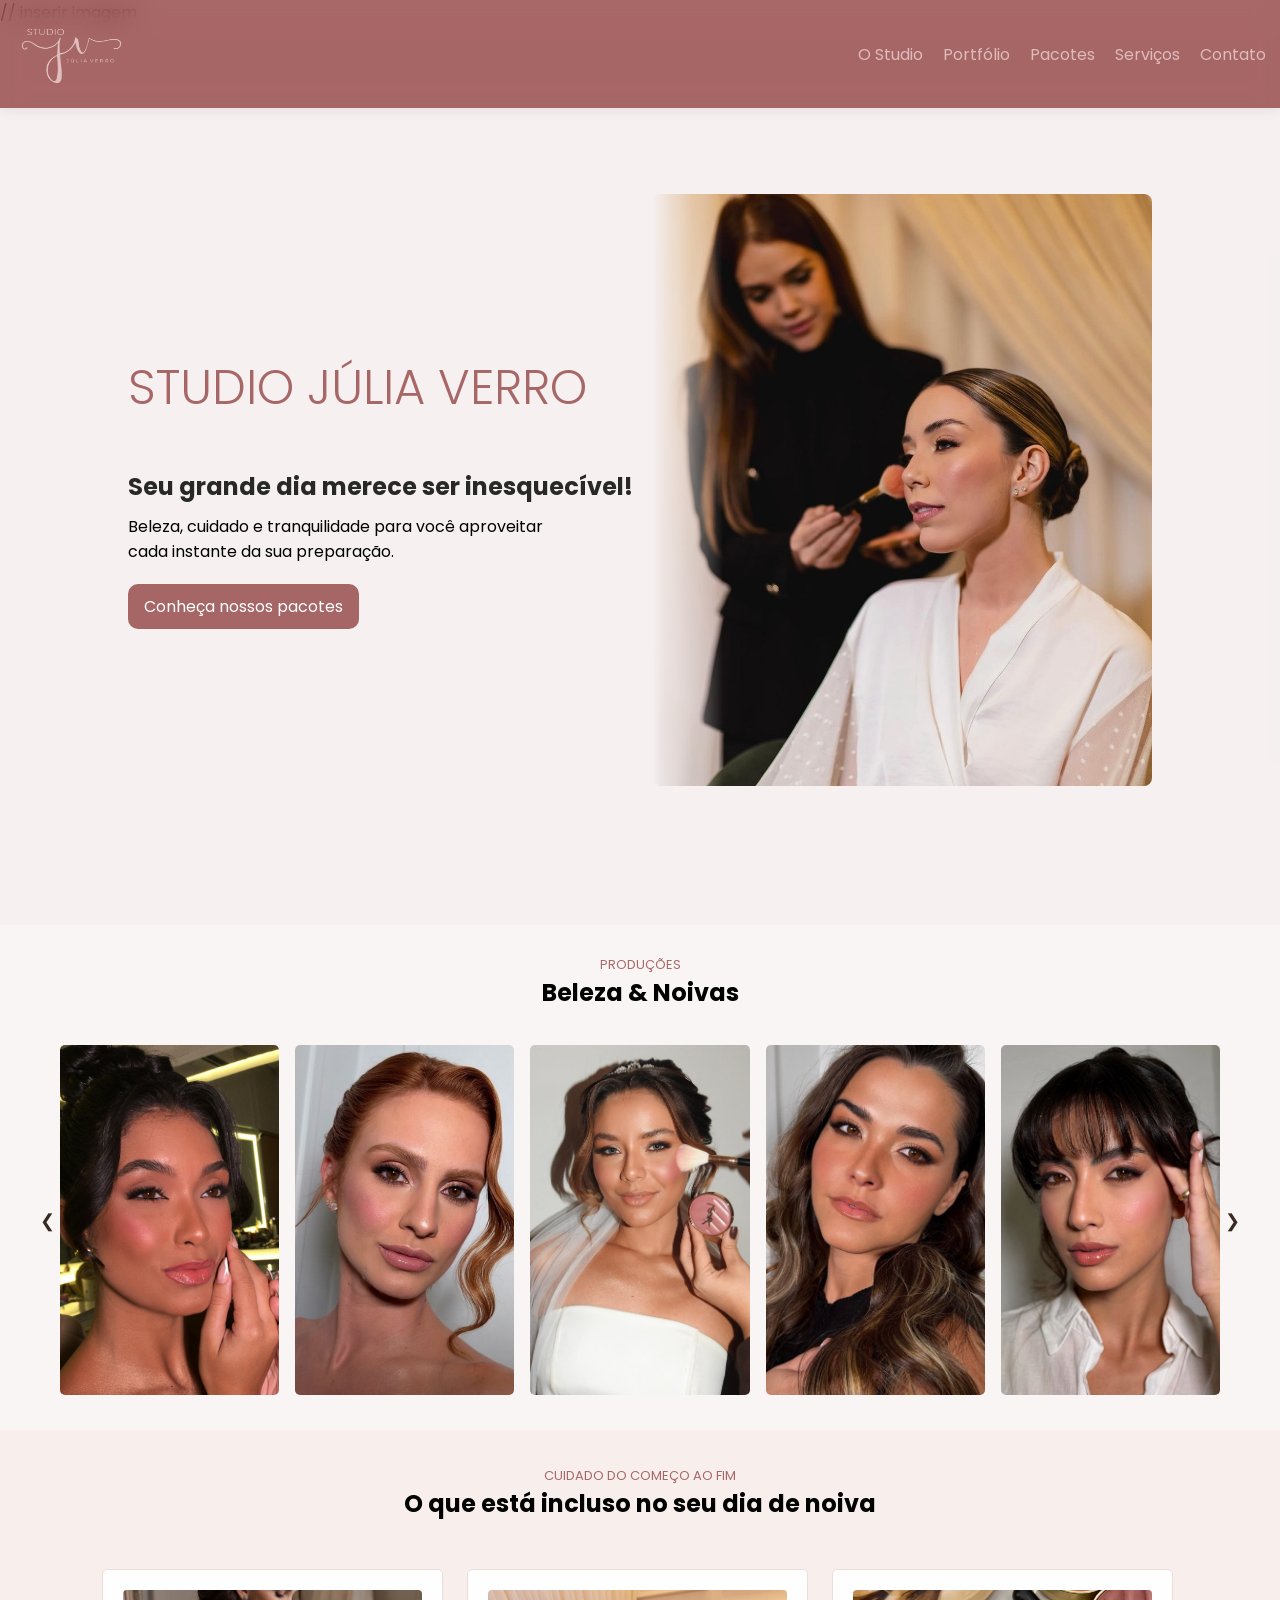
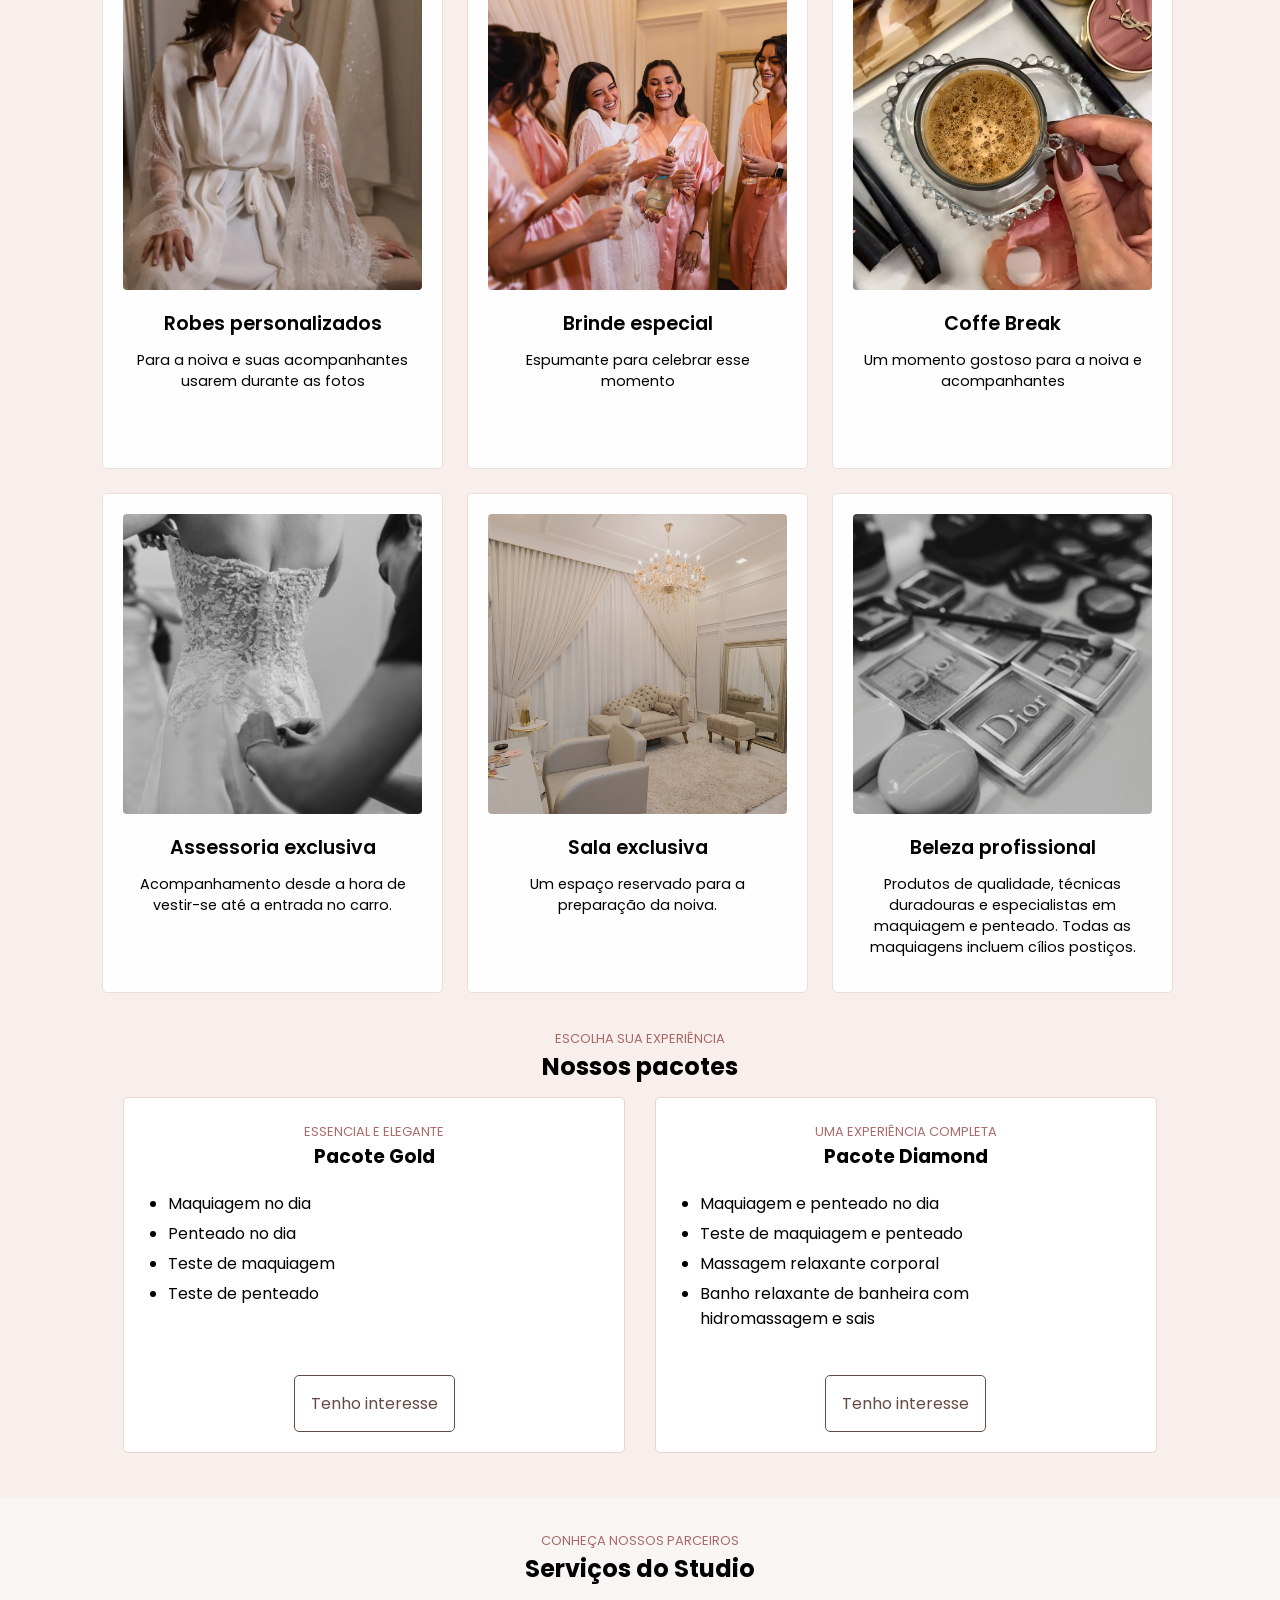
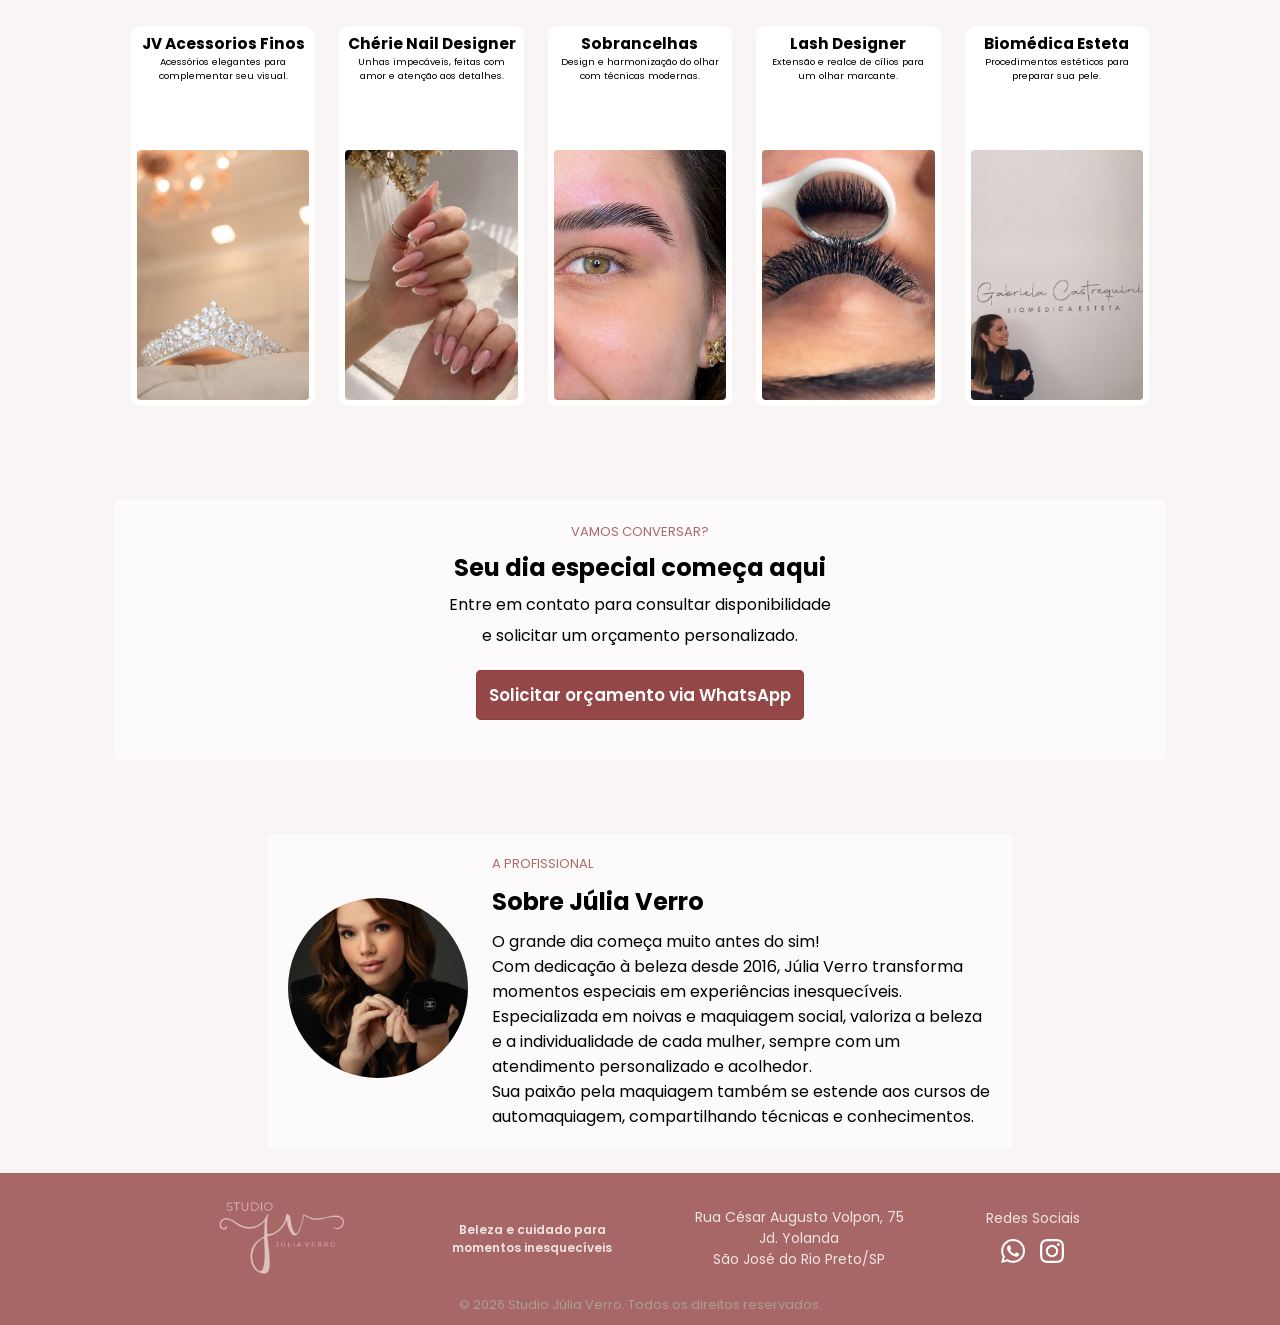
==== commit 5f9c6b68: "alteração da galeria e target nos links" ====
--- a/index.html
+++ b/index.html
@@ -57,20 +57,20 @@
       <div class="galeria">
         <!-- Grupo 1: Primeiras 5 imagens -->
         <div id="slide-1" class="galeria-grupo">
-          <a href="https://www.instagram.com/makeupjuliaverro/"><img src="Imagem/galeria1.jpg" alt="Trabalho 1"></a>
-          <a href="https://www.instagram.com/makeupjuliaverro/"><img src="Imagem/galeria2.jpg" alt="Trabalho 2"></a>
-          <a href="https://www.instagram.com/makeupjuliaverro/"><img src="Imagem/galeria3.jpg" alt="Trabalho 3"></a>
-          <a href="https://www.instagram.com/makeupjuliaverro/"><img src="Imagem/galeria4.jpg" alt="Trabalho 4"></a>
-          <a href="https://www.instagram.com/makeupjuliaverro/"><img src="Imagem/galeria5.jpg" alt="Trabalho 5"></a>
+          <a href="https://www.instagram.com/makeupjuliaverro/" target="_blank"><img src="Imagem/galeria1.jpg" alt="Trabalho 1"></a>
+          <a href="https://www.instagram.com/makeupjuliaverro/" target="_blank"><img src="Imagem/galeria2.jpg" alt="Trabalho 2"></a>
+          <a href="https://www.instagram.com/makeupjuliaverro/" target="_blank"><img src="Imagem/galeria3.jpg" alt="Trabalho 3"></a>
+          <a href="https://www.instagram.com/makeupjuliaverro/" target="_blank"><img src="Imagem/galeria4.jpg" alt="Trabalho 4"></a>
+          <a href="https://www.instagram.com/makeupjuliaverro/" target="_blank"><img src="Imagem/galeria5.jpg" alt="Trabalho 5"></a>
         </div>
 
         <!-- Grupo 2: Próximas 5 imagens -->
         <div id="slide-2" class="galeria-grupo">
-          <a href="https://www.instagram.com/makeupjuliaverro/"><img src="Imagem/galeria6.jpeg" alt="Trabalho 6"></a>
-          <a href="https://www.instagram.com/makeupjuliaverro/"><img src="Imagem/galeria7.jpg" alt="Trabalho 7"></a>
-          <a href="https://www.instagram.com/makeupjuliaverro/"><img src="Imagem/galeria8.jpg" alt="Trabalho 8"></a>
-          <a href="https://www.instagram.com/makeupjuliaverro/"><img src="Imagem/galeria9.jpg" alt="Trabalho 9"></a>
-          <a href="https://www.instagram.com/makeupjuliaverro/"><img src="Imagem/galeria10.jpg" alt="Trabalho 10"></a>
+          <a href="https://www.instagram.com/makeupjuliaverro/" target="_blank"><img src="Imagem/galeria6.jpeg" alt="Trabalho 6"></a>
+          <a href="https://www.instagram.com/makeupjuliaverro/" target="_blank"><img src="Imagem/galeria7.jpg" alt="Trabalho 7"></a>
+          <a href="https://www.instagram.com/makeupjuliaverro/" target="_blank"><img src="Imagem/galeria8.jpg" alt="Trabalho 8"></a>
+          <a href="https://www.instagram.com/makeupjuliaverro/" target="_blank"><img src="Imagem/galeria9.jpg" alt="Trabalho 9"></a>
+          <a href="https://www.instagram.com/makeupjuliaverro/" target="_blank"><img src="Imagem/galeria10.jpg" alt="Trabalho 10"></a>
         </div>
       </div>
 
@@ -210,7 +210,7 @@
           <p>Entre em contato para consultar disponibilidade <br> e solicitar um orçamento personalizado.</p>
         </div>
         <div class="whatsapp-contato">
-          <a class="botao-whatsapp" href="https://wa.me/5517997733366">Solicitar orçamento via WhatsApp</a>
+          <a class="botao-whatsapp" href="https://wa.me/5517997733366" target="_blank">Solicitar orçamento via WhatsApp</a>
         </div>
       </div>
     </div>
@@ -245,10 +245,10 @@
       <div class="redes-sociais">
         <p class="titulo-redes">Redes Sociais</p>
         <div class="redes">
-          <a href="https://wa.me/5517997733366">
+          <a href="https://wa.me/5517997733366" target="_blank">
             <img class="icones-redes" src="Imagem/logo.whatsapp.png" alt="">
           </a>
-          <a href="https://www.instagram.com/makeupjuliaverro/">
+          <a href="https://www.instagram.com/makeupjuliaverro/" target="_blank">
             <img class="icones-redes" src="Imagem/logo.instagram.png" alt="">
           </a>
         </div>
--- a/style.css
+++ b/style.css
@@ -151,6 +151,9 @@
 }
 
 .secao-galeria {
+  display: flex;
+  flex-direction: column;
+  align-items: center;
   padding: 30px 0 0 0;
 }
 
